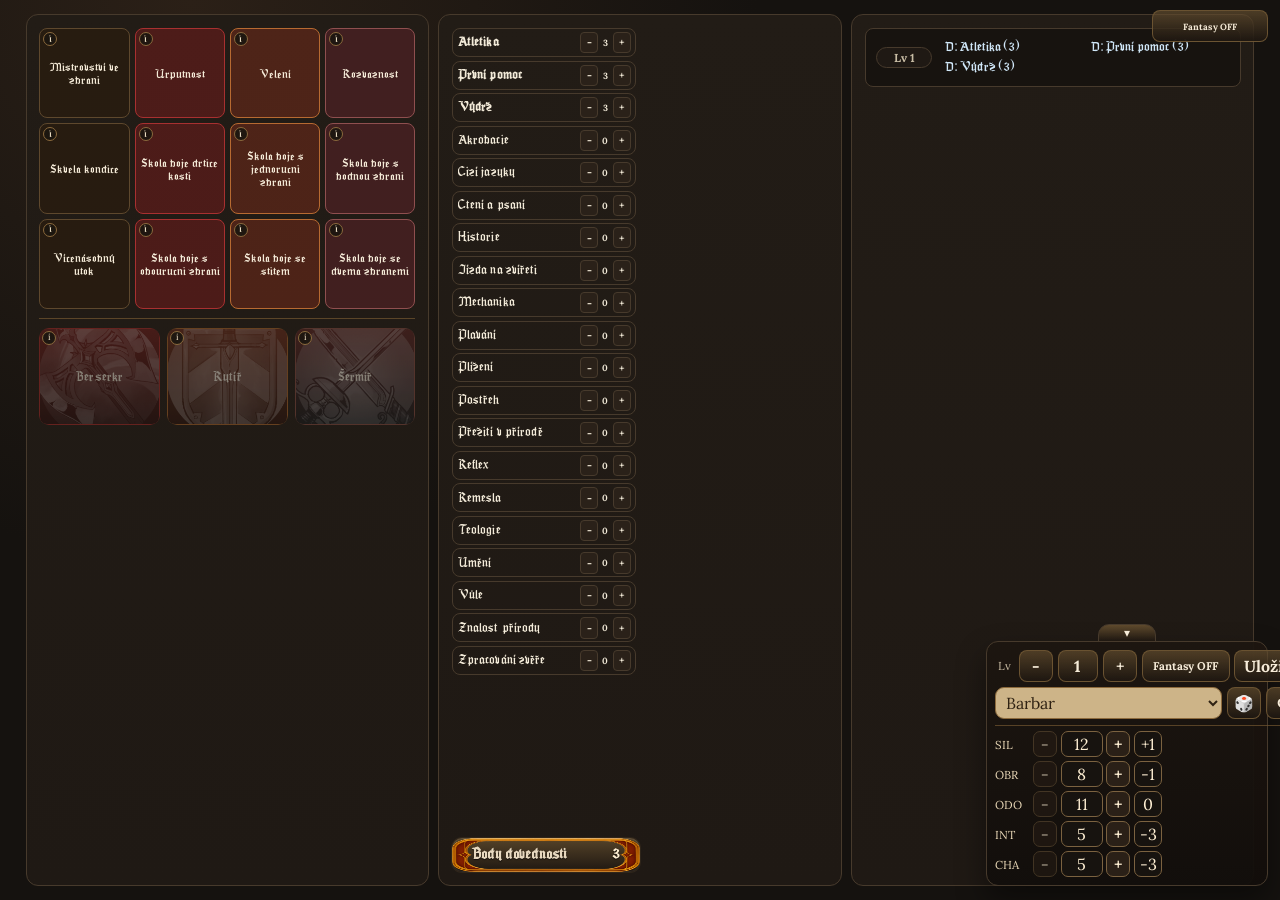
==== index.html @ a9d6874d "WIP snapshot before main push (20260306-1314)" ====
﻿<!doctype html>
<html lang="cs">
<head>
  <meta charset="UTF-8" />
  <meta name="viewport" content="width=device-width, initial-scale=1.0" />
  <title>DrH Talent Calculator</title>
  <link rel="stylesheet" href="./styles.css" />
  <link rel="stylesheet" href="./theme-epic.css" />
</head>
<body>
  <div class="column-controls">
    <div id="controlSlotClass" class="control-slot control-slot-class">
      <div id="classTopControls" class="class-top-controls">
        <div id="classPicker" class="class-picker top-class-picker"></div>
        <div id="resetSlotClass"></div>
      </div>
    </div>
    <div id="controlSlotGap" class="control-slot control-slot-gap"></div>
    <div id="controlSlotSkills" class="control-slot control-slot-skills">
      <div id="skillsTopControls" class="skills-top-controls">
      </div>
    </div>
    <div id="controlSlotPlan" class="control-slot control-slot-plan">
      <div id="planTopControls" class="top-controls plan-top-controls">
        <div id="topLevelControls" class="timeline-tools top-level-tools">
          <button id="shareLinkBtn" type="button" class="lvl-btn" title="Kopírovat URL buildu">Uložit URL</button>
          <button id="timelineHelpBtn" type="button" class="timeline-help-btn" aria-label="Nápověda timeline" title="Nápověda">?</button>
          <span id="urlLoadStatus" class="url-load-status" hidden></span>
        </div>
        <div id="resetSlotPlan"></div>
      </div>
    </div>
  </div>

  <header id="mobileStickyHeader" class="mobile-sticky-header">
    <label class="mobile-class-select-wrap">
      <select id="mobileClassSelect" aria-label="Výběr povolání"></select>
    </label>
  </header>

  <main class="layout">
    <section class="panel talents-panel">
      <span id="talentCount" hidden></span>
      <div id="panelClassControls" class="mobile-panel-controls"></div>
      <div class="general-branch">
        <div id="generalNodes" class="branch-nodes general-nodes"></div>
      </div>
      <div id="generalBranchL6" class="general-branch branch-hidden">
        <div id="generalNodesL6" class="branch-nodes general-nodes"></div>
      </div>
      <div id="specPicker" class="spec-picker"></div>
      <div class="branch-grid">
        <article class="branch">
          <h3 id="branchTitle1">Větev I</h3>
          <div id="branch1" class="branch-nodes"></div>
        </article>
        <article class="branch">
          <h3 id="branchTitle2">Větev II</h3>
          <div id="branch2" class="branch-nodes"></div>
        </article>
        <article class="branch">
          <h3 id="branchTitle3">Větev III</h3>
          <div id="branch3" class="branch-nodes"></div>
        </article>
      </div>
    </section>

    <section class="panel gap-icons-panel" aria-label="Přepínač povolání">
      <div id="classGapIcons" class="class-gap-icons"></div>
    </section>

    <section class="panel skills-panel">
      <span id="skillCount" hidden></span>
      <div id="panelSkillsControls" class="mobile-panel-controls"></div>
      <div class="skills-split">
        <div id="skillListBasic" class="skills-list"></div>
        <div id="skillListClass" class="skills-list"></div>
      </div>

      <div class="points-config">
        <h3>Bodování</h3>
        <div class="cfg-grid">
          <label>Max. úroveň <input id="maxLevel" type="number" min="1" max="36" /></label>
          <label>Talent L1 <input id="talentL1" type="number" min="0" max="20" /></label>
          <label>Talent / úroveň <input id="talentPerLevel" type="number" min="0" max="20" /></label>
          <label>Dovednost L1 <input id="skillL1" type="number" min="0" max="20" /></label>
          <label>Dovednost / úroveň <input id="skillPerLevel" type="number" min="0" max="20" /></label>
        </div>
      </div>
      <div class="skills-bottom-bar">
        <div id="summary" class="summary skills-bottom-summary"></div>
      </div>
    </section>

    <section class="panel plan-panel">
      <div id="panelPlanControls" class="mobile-panel-controls"></div>
      <div id="timeline" class="timeline"></div>
      <div id="issues" class="issues"></div>
      <div class="exchange" hidden>
        <button id="exportBtn" type="button">Export buildu</button>
        <button id="importBtn" type="button">Import buildu</button>
        <textarea id="exchangeBox" placeholder="Export / import JSON buildu"></textarea>
      </div>
    </section>
  </main>
  <div id="infoTooltip" class="info-tooltip" hidden></div>

  <button id="mobileLevelPill" type="button" class="mobile-level-pill" aria-label="Přejít na timeline">
    1
  </button>

  <button id="resetBtn" type="button" title="Reset výběru" aria-label="Reset výběru">↺</button>
  <button id="themeToggleBtn" type="button" class="theme-toggle-floating" aria-pressed="false" title="Přepnout fantasy vzhled">Fantasy OFF</button>

  <aside id="floatingPanel" class="floating-panel" aria-label="Rychlé ovládání postavy">
    <button id="floatingPanelSlideBtn" type="button" class="floating-panel-slide-btn" aria-expanded="true" aria-label="Sbalit panel">▾</button>
    <div class="floating-row floating-row-level">
      <span class="floating-label">Lv</span>
      <button id="quickLevelMinus" type="button" aria-label="Snížit úroveň">-</button>
      <div id="quickLevelDisplay" class="floating-level-display">1</div>
      <button id="quickLevelPlus" type="button" aria-label="Zvýšit úroveň">+</button>
      <button id="quickThemeBtn" type="button" class="floating-theme-btn" title="Přepnout fantasy vzhled">Fantasy OFF</button>
      <button id="quickSaveBtn" type="button" class="floating-save-btn" title="Uložit postavu do URL">Uložit</button>
    </div>
    <div class="floating-row floating-row-main">
      <select id="quickRaceSelect" aria-label="Výběr rasy"></select>
      <button id="quickRandomBtn" type="button" title="Náhodně vygenerovat postavu" aria-label="Náhodně vygenerovat postavu">🎲</button>
      <button id="quickResetBtn" type="button" title="Resetovat postavu" aria-label="Resetovat postavu">↺</button>
    </div>
    <div id="quickAttrsPanel" class="floating-attrs">
      <div class="attr-row">
        <span>SIL</span>
        <button id="attrSilMinus" class="attr-adjust-btn" type="button" aria-label="Snížit SIL">-</button>
        <input id="attrSilBase" maxlength="2" inputmode="numeric" />
        <button id="attrSilPlus" class="attr-adjust-btn" type="button" aria-label="Zvýšit SIL">+</button>
        <input id="attrSilMod" maxlength="2" inputmode="numeric" />
      </div>
      <div class="attr-row">
        <span>OBR</span>
        <button id="attrObrMinus" class="attr-adjust-btn" type="button" aria-label="Snížit OBR">-</button>
        <input id="attrObrBase" maxlength="2" inputmode="numeric" />
        <button id="attrObrPlus" class="attr-adjust-btn" type="button" aria-label="Zvýšit OBR">+</button>
        <input id="attrObrMod" maxlength="2" inputmode="numeric" />
      </div>
      <div class="attr-row">
        <span>ODO</span>
        <button id="attrOdoMinus" class="attr-adjust-btn" type="button" aria-label="Snížit ODO">-</button>
        <input id="attrOdoBase" maxlength="2" inputmode="numeric" />
        <button id="attrOdoPlus" class="attr-adjust-btn" type="button" aria-label="Zvýšit ODO">+</button>
        <input id="attrOdoMod" maxlength="2" inputmode="numeric" />
      </div>
      <div class="attr-row">
        <span>INT</span>
        <button id="attrIntMinus" class="attr-adjust-btn" type="button" aria-label="Snížit INT">-</button>
        <input id="attrIntBase" maxlength="2" inputmode="numeric" />
        <button id="attrIntPlus" class="attr-adjust-btn" type="button" aria-label="Zvýšit INT">+</button>
        <input id="attrIntMod" maxlength="2" inputmode="numeric" />
      </div>
      <div class="attr-row">
        <span>CHA</span>
        <button id="attrChaMinus" class="attr-adjust-btn" type="button" aria-label="Snížit CHA">-</button>
        <input id="attrChaBase" maxlength="2" inputmode="numeric" />
        <button id="attrChaPlus" class="attr-adjust-btn" type="button" aria-label="Zvýšit CHA">+</button>
        <input id="attrChaMod" maxlength="2" inputmode="numeric" />
      </div>
    </div>
  </aside>

  <div id="saveCharacterModal" class="save-modal" hidden>
    <div class="save-modal-card">
      <h3>URL postavy</h3>
      <textarea id="saveCharacterUrl" readonly></textarea>
      <div class="save-modal-actions">
        <button id="copyCharacterUrlBtn" type="button">Kopírovat</button>
        <button id="closeCharacterModalBtn" type="button">Zavřít</button>
      </div>
    </div>
  </div>

  <nav id="mobileSectionNav" class="mobile-section-nav" aria-label="Přepínač sekcí">
    <button type="button" class="mobile-section-btn active" data-section-index="0">Talenty</button>
    <button type="button" class="mobile-section-btn" data-section-index="1">Dovednosti</button>
    <button type="button" class="mobile-section-btn" data-section-index="2">Timeline</button>
  </nav>

  <script src="./config.js"></script>
  <script src="./app.js"></script>
</body>
</html>
---- styles.css ----
@import url("https://fonts.googleapis.com/css2?family=Lora:wght@400;500;700&display=swap");

@font-face {
  font-family: "Seagram V3";
  src: url("./research/drh_assets/Fonty/V3_SeagramtfbCZ.ttf") format("truetype");
  font-display: swap;
}

@font-face {
  font-family: "Seagram V2";
  src:
    local("V2 Seagramtfb CZhlidka"),
    url("./research/drh_assets/Fonty/V2_Seagramtfb_CZhlidka.pfa") format("type1");
  font-display: swap;
}

:root {
  --bg: #15120f;
  --bg2: #1f1914;
  --panel: #221c16;
  --text: #f4ecda;
  --muted: #c8bca4;
  --line: #473a2c;
  --gold: #d4ad66;
  --gold-soft: #7d6539;
  --blue: #5ea4d6;
  --font-body: "Lora", Georgia, "Times New Roman", serif;
  --font-display: "Seagram", "Lora", Georgia, "Times New Roman", serif;
  --font-class-picker: "Seagram V3", "Seagram", "Lora", Georgia, "Times New Roman", serif;
  --font-spec-picker: "Seagram V2", "Seagram V3", "Seagram", "Lora", Georgia, "Times New Roman", serif;
}

* {
  box-sizing: border-box;
}

body {
  margin: 0;
  height: 100dvh;
  display: grid;
  grid-template-rows: auto minmax(0, 1fr);
  overflow: hidden;
  font-family: var(--font-body);
  color: var(--text);
  background: radial-gradient(circle at 15% 0%, #2b2017 0%, var(--bg) 40%);
}

h2,
h3,
.class-box,
.spec-node,
.level-badge,
.lvl-label,
.mobile-section-btn {
  font-family: var(--font-display);
  letter-spacing: 0.01em;
}

.column-controls {
  display: grid;
  grid-template-columns: 0.95fr 96px 1.2fr 0.9fr;
  gap: 0.9rem;
  padding: 0.5rem 0.9rem 0;
  min-height: 0;
}

/* Legacy top controls disabled - replaced by floating panel. */
.column-controls {
  display: none !important;
}

@media (min-width: 1025px) {
  body {
    grid-template-rows: minmax(0, 1fr);
  }

  .layout {
    height: 100dvh;
  }
}

.control-slot {
  min-width: 0;
}

.mobile-panel-controls {
  display: none;
}

.mobile-section-nav {
  display: none;
}

.mobile-sticky-header {
  display: none;
}

.mobile-level-pill {
  display: none;
}

.top-controls {
  display: flex;
  gap: 0.38rem;
  align-items: center;
  flex-wrap: nowrap;
  white-space: nowrap;
}

.top-controls label {
  min-width: 128px;
  width: 128px;
  font-size: 0.74rem;
}

.top-controls select {
  padding: 0.26rem 0.36rem;
}

.race-bonus-info {
  font-size: 0.72rem;
  color: var(--muted);
  white-space: nowrap;
  max-width: 170px;
  overflow: hidden;
  text-overflow: ellipsis;
}

.class-top-controls {
  display: flex;
  flex-direction: row;
  gap: 0.34rem;
  align-items: center;
  justify-content: flex-start;
}

.class-top-controls .class-picker {
  flex: 1 1 auto;
  min-width: 0;
}

#humanToggleSlotClass,
#resetSlotClass {
  display: none;
}

#resetSlotPlan {
  display: flex;
  align-items: center;
  flex: 0 0 auto;
}

.skills-top-controls {
  display: flex;
  align-items: center;
  gap: 0.34rem;
  flex-wrap: nowrap;
  min-width: 0;
}

.skills-top-controls .summary {
  flex: 1 1 auto;
  min-width: 0;
}

.skills-top-controls .human-toggle {
  flex: 0 0 auto;
  white-space: nowrap;
}

.human-toggle {
  display: inline-flex;
  align-items: center;
  gap: 0.4rem;
  font-size: 0.78rem;
  color: var(--muted);
  line-height: 1;
}

.human-toggle input[type="checkbox"] {
  width: 18px;
  height: 18px;
  accent-color: #d4ad66;
}

#resetBtn {
  width: 32px;
  min-width: 32px;
  height: 32px;
  padding: 0;
  border-radius: 999px;
  font-size: 1rem;
  line-height: 1;
}

.theme-toggle-floating {
  position: fixed;
  top: 10px;
  right: 12px;
  z-index: 1320;
  min-height: 32px;
  padding: 0 0.55rem;
  border-radius: 8px;
  border: 1px solid rgba(110, 86, 51, 0.95);
  background: linear-gradient(180deg, rgba(110, 86, 51, 0.62), rgba(30, 23, 17, 0.94));
  color: #f7ecd9;
  font-weight: 700;
  cursor: pointer;
}

.floating-panel {
  position: fixed;
  right: 12px;
  bottom: 14px;
  --floating-peek-height: 36px;
  z-index: 1310;
  width: min(282px, calc(100vw - 20px));
  overflow: visible;
  border: 1px solid var(--line);
  border-radius: 12px;
  background: linear-gradient(180deg, rgba(29, 22, 16, 0.95), rgba(18, 14, 11, 0.95));
  box-shadow: 0 14px 30px rgba(0, 0, 0, 0.42);
  padding: 0.5rem;
  display: grid;
  gap: 0.36rem;
  transition: transform 180ms ease;
}

.floating-panel.collapsed {
  transform: translateY(calc(100% - var(--floating-peek-height)));
}

#floatingPanel > #floatingPanelSlideBtn.floating-panel-slide-btn {
  position: absolute;
  left: 50% !important;
  right: auto !important;
  top: -18px !important;
  transform: translateX(-50%) !important;
  width: 58px;
  height: 18px;
  border-radius: 11px 11px 0 0;
  border: 1px solid var(--line);
  background: linear-gradient(180deg, rgba(110, 86, 51, 0.8), rgba(30, 23, 17, 0.96));
  color: #f7ecd9;
  font-size: 0.72rem;
  line-height: 1;
  display: grid;
  place-items: center;
  padding: 0;
  z-index: 5;
}

.floating-row {
  display: flex;
  align-items: center;
  gap: 0.3rem;
}

.floating-row select,
.floating-row button,
.floating-level-display {
  min-height: 32px;
  border-radius: 8px;
  border: 1px solid rgba(110, 86, 51, 0.95);
  background: linear-gradient(180deg, rgba(110, 86, 51, 0.62), rgba(30, 23, 17, 0.94));
  color: #f7ecd9;
}

#quickRaceSelect {
  flex: 1 1 auto;
  min-width: 0;
  padding: 0.24rem 0.4rem;
  border-radius: 9px;
  border: 1px solid #8c6a3c;
  background: #cdb488;
  color: #2f2213;
}

#quickRaceSelect:focus {
  outline: none;
  border-color: #d9b77a;
  box-shadow: 0 0 0 1px rgba(217, 183, 122, 0.5);
}

#quickRaceSelect option {
  background: #d8c198;
  color: #2f2213;
}

#quickRandomBtn,
#quickResetBtn,
#quickLevelMinus,
#quickLevelPlus {
  width: 34px;
  min-width: 34px;
  padding: 0;
  font-weight: 700;
}

.floating-label {
  font-size: 0.72rem;
  color: var(--muted);
  padding: 0 0.2rem;
}

.floating-level-display {
  width: 40px;
  min-width: 40px;
  display: grid;
  place-items: center;
  font-weight: 700;
}

.floating-save-btn {
  padding: 0 0.55rem;
  font-weight: 700;
}

.floating-theme-btn {
  min-width: 88px;
  padding: 0 0.45rem;
  font-size: 0.7rem;
  font-weight: 700;
}

.floating-attrs {
  border-top: 1px solid rgba(116, 87, 49, 0.7);
  padding-top: 0.3rem;
  display: grid;
  gap: 0.25rem;
}

.attr-row {
  display: grid;
  grid-template-columns: 34px 24px 42px 24px 28px;
  gap: 0.24rem;
  align-items: center;
}

.attr-row span {
  font-size: 0.72rem;
  color: #ead9b8;
}

.attr-row input {
  min-height: 26px;
  border-radius: 7px;
  border: 1px solid #7b6240;
  background: #17130f;
  color: #fff0d4;
  text-align: center;
  padding: 0.1rem 0.16rem;
}

.attr-adjust-btn {
  min-height: 26px;
  width: 24px;
  min-width: 24px;
  border-radius: 7px;
  border: 1px solid #7b6240;
  background: #2a2017;
  color: #fff0d4;
  font-weight: 700;
  line-height: 1;
  padding: 0;
}

.attr-adjust-btn:disabled {
  opacity: 0.45;
  cursor: default;
}

#attrSilBase,
#attrObrBase,
#attrOdoBase,
#attrIntBase,
#attrChaBase {
  width: 42px;
}

#attrSilMod,
#attrObrMod,
#attrOdoMod,
#attrIntMod,
#attrChaMod {
  width: 28px;
}

.save-modal {
  position: fixed;
  inset: 0;
  z-index: 1400;
  background: rgba(0, 0, 0, 0.5);
  display: grid;
  place-items: center;
  padding: 0.8rem;
}

.save-modal[hidden] {
  display: none !important;
}

.save-modal-card {
  width: min(520px, calc(100vw - 24px));
  border: 1px solid var(--line);
  border-radius: 12px;
  background: linear-gradient(180deg, rgba(29, 22, 16, 0.98), rgba(18, 14, 11, 0.98));
  padding: 0.72rem;
}

.save-modal-card h3 {
  margin: 0 0 0.45rem;
  font-size: 0.95rem;
}

#saveCharacterUrl {
  width: 100%;
  min-height: 76px;
  resize: vertical;
}

.save-modal-actions {
  margin-top: 0.45rem;
  display: flex;
  justify-content: flex-end;
  gap: 0.35rem;
}

.layout {
  display: grid;
  grid-template-columns: 0.95fr 96px 1.2fr 0.9fr;
  gap: 0.9rem;
  padding: 0.9rem;
  height: 100%;
  min-height: 0;
  overflow: hidden;
}

@media (min-width: 1025px) {
  :root {
    --talent-panel-target-width: clamp(300px, 24vw, 500px);
    --main-panel-target-width: clamp(360px, 30vw, 620px);
    --gap-panel-target-width: clamp(90px, 7.5vw, 190px);
    --gap-panel-inner-pad: 0px;
  }

  .column-controls,
  .layout {
    --desktop-main-gap: clamp(0.24rem, 0.7vw, 0.9rem);
    --desktop-main-width:
      calc(
        var(--talent-panel-target-width) +
        (2 * var(--main-panel-target-width)) +
        var(--gap-panel-target-width) +
        (3 * var(--desktop-main-gap))
      );
    grid-template-columns:
      minmax(0, var(--talent-panel-target-width))
      minmax(0, var(--gap-panel-target-width))
      minmax(0, var(--main-panel-target-width))
      minmax(0, var(--main-panel-target-width));
    gap: var(--desktop-main-gap);
    width: min(calc(100vw - 1.4rem), 1920px);
    justify-content: center;
    margin-left: auto;
    margin-right: auto;
  }

  .column-controls > :first-child {
    justify-self: start;
    width: min(var(--talent-panel-target-width), 100%);
    max-width: min(var(--talent-panel-target-width), 100%);
  }

  .layout > .talents-panel {
    justify-self: start;
    width: min(var(--talent-panel-target-width), 100%);
    max-width: min(var(--talent-panel-target-width), 100%);
    height: 100%;
  }

  .column-controls > :nth-child(2),
  .layout > .gap-icons-panel {
    justify-self: center;
    width: min(var(--gap-panel-target-width), 100%);
    max-width: min(var(--gap-panel-target-width), 100%);
    padding-left: 0;
    padding-right: 0;
    display: grid;
    place-items: center;
    overflow: hidden;
  }

  /* First-column controls fill the global shell width. */
  .layout > .talents-panel .class-picker,
  .layout > .talents-panel .general-branch,
  .layout > .talents-panel .spec-picker,
  .layout > .talents-panel .branch {
    width: 100%;
    max-width: 100%;
  }

  .column-controls > :nth-child(3) {
    justify-self: end;
    width: min(var(--main-panel-target-width), 100%);
    max-width: min(var(--main-panel-target-width), 100%);
  }

  .layout > .skills-panel {
    justify-self: end;
    width: min(var(--main-panel-target-width), 100%);
    max-width: min(var(--main-panel-target-width), 100%);
  }

  .column-controls > :nth-child(4) {
    justify-self: end;
    width: min(var(--main-panel-target-width), 100%);
    max-width: min(var(--main-panel-target-width), 100%);
  }

  .layout > .plan-panel {
    justify-self: end;
    width: min(var(--main-panel-target-width), 100%);
    max-width: min(var(--main-panel-target-width), 100%);
  }

  .layout > .talents-panel > .branch-grid {
    flex: 1 1 auto;
    min-height: 0;
    display: flex;
    flex-direction: column;
  }

  .layout > .talents-panel > .branch-grid > .branch {
    flex: 1 1 auto;
    min-height: 0;
  }

  .layout > .gap-icons-panel .class-gap-icons {
    --gap-icon-size: clamp(56px, calc(100% - 6px), 120px);
    height: 100%;
    width: 100%;
    max-width: 100%;
    margin: 0 auto;
    display: grid;
    grid-template-rows: repeat(6, 1fr);
    align-items: center;
    justify-items: center;
    gap: clamp(0.3rem, 0.7vh, 0.7rem);
    pointer-events: auto;
    z-index: 8;
  }

  .layout > .gap-icons-panel .class-gap-icon {
    width: var(--gap-icon-size);
    min-width: 0;
    height: var(--gap-icon-size);
    aspect-ratio: 1 / 1;
    border-radius: 999px;
    border: 1px solid rgba(214, 169, 90, 0.98);
    background:
      radial-gradient(circle at 30% 24%, rgba(255, 241, 204, 0.9), rgba(255, 241, 204, 0) 45%),
      linear-gradient(180deg, rgba(184, 141, 73, 0.92), rgba(92, 65, 30, 0.95));
    box-shadow:
      inset 0 1px 0 rgba(255, 241, 208, 0.72),
      inset 0 -10px 15px rgba(38, 24, 10, 0.62),
      0 4px 12px rgba(0, 0, 0, 0.42);
    position: relative;
    padding: 0;
    font-size: 0;
    overflow: visible;
  }

  .layout > .gap-icons-panel .class-gap-icon::before {
    content: "";
    position: absolute;
    inset: 5px;
    border-radius: 999px;
    background-image: var(--class-gap-icon);
    background-size: cover;
    background-position: center;
    background-repeat: no-repeat;
    box-shadow: none;
  }

  .layout > .gap-icons-panel .class-gap-icon::after {
    content: "";
    position: absolute;
    inset: 5px;
    border-radius: 999px;
    background: var(--gap-class-flat, #6a4f2f);
    opacity: 0.18;
    pointer-events: none;
  }

  .layout > .gap-icons-panel .class-gap-icon.class-prof_1 { --gap-class-flat: #8f3232; }
  .layout > .gap-icons-panel .class-gap-icon.class-prof_2 { --gap-class-flat: #2f6b43; }
  .layout > .gap-icons-panel .class-gap-icon.class-prof_3 { --gap-class-flat: #8a5b24; }
  .layout > .gap-icons-panel .class-gap-icon.class-prof_4 { --gap-class-flat: #2f5879; }
  .layout > .gap-icons-panel .class-gap-icon.class-prof_5 { --gap-class-flat: #2e2e2e; }
  .layout > .gap-icons-panel .class-gap-icon.class-prof_6 { --gap-class-flat: #bfbfbf; }

  .layout > .gap-icons-panel .class-gap-icon.active {
    border-color: #ffdd92;
    box-shadow:
      0 0 0 2px rgba(255, 221, 146, 0.62),
      0 0 20px rgba(255, 201, 105, 0.42),
      inset 0 1px 0 rgba(255, 244, 216, 0.8),
      inset 0 -10px 15px rgba(46, 28, 11, 0.58);
  }

  /* Desktop: cap row growth, then spend extra height as spacing. */
  .skills-panel {
    --skill-row-height-min: 29px;
    --skill-row-height-max: clamp(46px, 5.6vh, 64px);
    --skill-row-height-dyn: var(--skill-row-height-min);
    --skill-list-gap: clamp(0.22rem, 0.45vh, 0.45rem);
  }

  .skills-list {
    gap: var(--skill-list-gap);
    justify-content: flex-start;
  }

  .skill-item {
    min-height: var(--skill-row-height-min);
    max-height: var(--skill-row-height-max);
    height: clamp(var(--skill-row-height-min), var(--skill-row-height-dyn), var(--skill-row-height-max));
  }

  .talents-panel {
    --talent-grid-width: min(100%, clamp(248px, 28vh, 356px));
    --talent-grid-gap: clamp(0.22rem, 0.35vh, 0.32rem);
    --talent-node-size-max: calc((var(--talent-grid-width) - (3 * var(--talent-grid-gap))) / 4);
  }

  .spec-node {
    min-height: clamp(56px, 7.2vh, var(--talent-node-size-max));
    font-size: clamp(0.62rem, 0.74vh, 0.74rem);
    padding: clamp(0.2rem, 0.36vh, 0.35rem);
  }
}

.class-hover-tooltip {
  position: fixed;
  left: -9999px;
  top: -9999px;
  transform: translate(0, -50%);
  border: 1px solid #7c5f35;
  border-radius: 10px;
  background: linear-gradient(180deg, rgba(111, 84, 50, 0.82), rgba(30, 23, 17, 0.95));
  color: #f7ecd9;
  font-family: var(--font-class-picker);
  font-size: 0.64rem;
  line-height: 1.1;
  white-space: nowrap;
  padding: 0.24rem 0.42rem;
  box-shadow:
    inset 0 0 0 1px rgba(255, 255, 255, 0.08),
    0 4px 10px rgba(0, 0, 0, 0.35);
  pointer-events: none;
  z-index: 2000;
}

@media (min-width: 1025px) and (max-width: 1180px) {
  :root {
    --main-panel-target-width: clamp(300px, 30vw, 420px);
    --gap-panel-target-width: clamp(24px, 2.2vw, 38px);
    --gap-panel-inner-pad: 0px;
  }

  .layout > .gap-icons-panel .class-gap-icons {
    display: none;
  }
}

/* Narrow desktop / 13" laptops: keep skill names readable, simplify skill column. */
@media (min-width: 1025px) and (max-width: 1700px) {
  .layout > .gap-icons-panel .class-gap-icons {
    --gap-icon-size: clamp(46px, calc(100% - 6px), 96px);
    gap: clamp(0.24rem, 0.5vh, 0.48rem);
  }

  .skills-split {
    grid-template-columns: 1fr;
    gap: 0;
  }

  #skillListClass {
    display: flex;
  }

  .skill-item {
    min-height: 34px;
    font-size: 0.74rem;
    padding: 0.22rem 0.34rem;
  }

  .skill-item > div:first-child {
    justify-content: flex-start;
  }

  .skill-title {
    white-space: normal;
    overflow: visible;
    text-overflow: clip;
    line-height: 1.16;
  }

  .skill-rank-controls {
    width: fit-content;
    min-width: 0;
    max-width: none;
  }

  .skill-rank-controls button {
    width: 18px;
    min-width: 18px;
    font-size: 0.64rem;
  }
}

/* Smaller desktop width: remove the gap icons column completely. */
@media (min-width: 1025px) and (max-width: 1366px) {
  #classPicker.top-class-picker {
    display: grid;
  }

  .column-controls,
  .layout {
    grid-template-columns: minmax(0, 1fr) minmax(0, 1fr) minmax(0, 1fr);
    width: min(calc(100vw - 1.4rem), 1720px);
  }

  #controlSlotGap,
  .layout > .gap-icons-panel {
    display: none;
  }

  .column-controls > :nth-child(1),
  .column-controls > :nth-child(3),
  .column-controls > :nth-child(4),
  .layout > .talents-panel,
  .layout > .skills-panel,
  .layout > .plan-panel {
    justify-self: stretch;
    width: 100%;
    max-width: 100%;
  }
}

/* Wide desktop: use the icon gap-column picker only, hide top class picker. */
@media (min-width: 1367px) {
  #classPicker.top-class-picker {
    display: none;
  }
}

.panel {
  background: linear-gradient(180deg, var(--panel), var(--bg2));
  border: 1px solid var(--line);
  border-radius: 12px;
  padding: 0.8rem;
  display: flex;
  flex-direction: column;
  min-height: 0;
  overflow: hidden;
}

.talents-panel {
  --talent-grid-width: 404px;
  --talent-grid-gap: 0.32rem;
  --talent-node-size-max: calc((var(--talent-grid-width) - (3 * var(--talent-grid-gap))) / 4);
  position: relative;
  overflow-y: auto;
  overflow-x: hidden;
  scrollbar-gutter: auto;
  scrollbar-width: none;
}

.class-gap-icons {
  display: none;
}

.gap-icons-panel {
  border: none !important;
  background: transparent !important;
  box-shadow: none !important;
  outline: none !important;
  padding: 0.8rem 0;
  overflow: hidden;
  display: flex;
  justify-content: center;
  align-items: stretch;
}

.skills-panel {
  display: grid;
  grid-template-rows: minmax(0, 1fr) auto;
}

.plan-panel {
  display: grid;
  grid-template-rows: minmax(0, 1fr) auto auto;
}

.panel-head {
  display: flex;
  justify-content: space-between;
  align-items: baseline;
  margin-bottom: 0.6rem;
}

.timeline-head {
  align-items: center;
  gap: 0.5rem;
}

.timeline-tools {
  display: flex;
  align-items: center;
  gap: 0.45rem;
}

.top-level-tools {
  margin-right: 0.15rem;
}

.plan-top-controls {
  gap: 0.2rem;
  width: 100%;
  justify-content: flex-end;
  flex-wrap: nowrap;
}

.plan-top-controls label {
  min-width: 96px;
  width: 96px;
}

.plan-top-controls .race-bonus-info {
  width: 104px;
  min-width: 104px;
  max-width: 104px;
  font-size: 0.66rem;
  text-align: right;
}

.plan-top-controls .timeline-tools .lvl-label {
  font-size: 0.66rem;
}

.plan-top-controls .timeline-tools .level-display {
  width: 34px;
  min-width: 34px;
  height: 26px;
  font-size: 0.86rem;
}

.plan-top-controls .timeline-tools .lvl-btn,
.plan-top-controls #resetBtn {
  width: 26px;
  min-width: 26px;
  height: 26px;
  font-size: 0.86rem;
}

.timeline-tools .lvl-label {
  font-size: 0.74rem;
  color: var(--muted);
}

.timeline-tools .level-display {
  width: 40px;
  min-width: 40px;
  height: 30px;
  display: grid;
  place-items: center;
  border: 1px solid #7b6240;
  border-radius: 999px;
  background: #17130f;
  color: #fff0d4;
  font-weight: 700;
  font-size: 1rem;
  text-align: center;
}

.timeline-tools .lvl-btn {
  width: 30px;
  min-width: 30px;
  height: 30px;
  padding: 0;
  border-radius: 4px;
  line-height: 1;
  font-weight: 700;
}

.timeline-help-btn {
  width: 42px;
  min-width: 42px;
  height: 42px;
  padding: 0;
  border-radius: 999px;
  border: 1px solid #8b6a3d;
  background: rgba(28, 22, 16, 0.92);
  color: #f7e8cc;
  font-weight: 700;
  font-size: 1.2rem;
  line-height: 1;
  display: inline-grid;
  place-items: center;
}

.plan-top-controls .timeline-tools .timeline-help-btn {
  width: 36px;
  min-width: 36px;
  height: 36px;
  font-size: 1.05rem;
}

.timeline-help-btn:hover {
  border-color: #d4ad66;
}

/* Floating help button on right side of the viewport. */
#timelineHelpBtn.timeline-help-btn {
  position: fixed;
  right: 12px;
  top: 50%;
  transform: translateY(-50%);
  z-index: 1300;
}

@media (max-width: 1024px) {
  #timelineHelpBtn.timeline-help-btn {
    top: auto;
    right: 10px;
    bottom: calc(72px + env(safe-area-inset-bottom));
    transform: none;
  }
}

#shareLinkBtn {
  width: 78px;
  min-width: 78px;
  font-size: 0.56rem;
  letter-spacing: 0.01em;
}

#themeToggleBtn {
  width: 116px;
  min-width: 116px;
  font-size: 0.56rem;
  letter-spacing: 0.01em;
  position: fixed;
  top: 10px;
  right: 12px;
  z-index: 1320;
}

@media (max-width: 1024px) {
  #themeToggleBtn {
    top: calc(8px + env(safe-area-inset-top));
    right: 8px;
  }
}

.url-load-status {
  display: inline-flex;
  align-items: center;
  height: 22px;
  padding: 0 0.36rem;
  border-radius: 999px;
  border: 1px solid #6d5532;
  background: rgba(21, 17, 13, 0.94);
  color: #ecd8b5;
  font-size: 0.56rem;
  white-space: nowrap;
}

.url-load-status.ok {
  border-color: #2f8f57;
  color: #9de0b7;
}

.url-load-status.err {
  border-color: #ab4a4a;
  color: #f0b3b3;
}

h2, h3 {
  margin: 0;
}

h2 {
  font-size: 1rem;
}

h3 {
  font-size: 0.86rem;
  color: #f0d9ab;
  margin-bottom: 0.45rem;
}

.branch > h3 {
  display: none;
}

label {
  display: block;
  font-size: 0.8rem;
  color: var(--muted);
}

select,
input,
textarea,
button {
  width: 100%;
  font: inherit;
  color: var(--text);
  border: 1px solid var(--line);
  border-radius: 8px;
  padding: 0.42rem 0.52rem;
  background: #17130f;
}

button {
  cursor: pointer;
  background: #2a2119;
}

button:hover {
  border-color: #7b6240;
}

.branch-grid {
  display: grid;
  grid-template-columns: 1fr;
  gap: 0.55rem;
}

.class-picker {
  display: grid;
  grid-template-columns: repeat(6, minmax(0, 1fr));
  gap: 0.35rem;
  margin: 0;
  max-width: 420px;
  width: 100%;
}

.top-class-picker {
  max-width: 100%;
  gap: 0.24rem;
}

.top-class-picker .class-box {
  font-family: "Seagram V3", "Lora", Georgia, "Times New Roman", serif !important;
  min-height: 30px;
  font-size: 0.58rem;
  padding: 0.13rem 0.08rem;
  letter-spacing: 0.01em;
  opacity: 1 !important;
  color: #fff2d4 !important;
  text-shadow: 0 1px 1px rgba(0, 0, 0, 0.72), 0 0 6px rgba(0, 0, 0, 0.35);
}

.class-box {
  --class-rgb: 110, 86, 51;
  --class-glow: rgba(110, 86, 51, 0.55);
  border: 1px solid var(--line);
  border-radius: 10px;
  background: linear-gradient(
    180deg,
    rgba(var(--class-rgb), 0.62),
    rgba(30, 23, 17, 0.94)
  );
  border-color: rgba(var(--class-rgb), 0.95);
  color: #f7ecd9;
  padding: 0.28rem 0.2rem;
  font-size: 0.68rem;
  text-align: center;
  cursor: pointer;
  opacity: 0.74;
  filter: saturate(0.72) brightness(0.86);
  box-shadow: inset 0 0 0 1px rgba(255, 255, 255, 0.08);
  transition: opacity 120ms ease, border-color 120ms ease, box-shadow 120ms ease, color 120ms ease, background 120ms ease, filter 120ms ease;
  position: relative;
  isolation: isolate;
  overflow: hidden;
  display: flex;
  align-items: center;
  justify-content: center;
  line-height: 1.1;
}

.class-box:hover {
  border-color: rgba(var(--class-rgb), 1);
  opacity: 0.9;
  filter: saturate(0.9) brightness(0.94);
}

.class-box.active {
  border-color: rgba(var(--class-rgb), 1);
  color: #fff0d4;
  background: linear-gradient(
    180deg,
    rgba(var(--class-rgb), 0.9),
    rgba(56, 40, 25, 0.98)
  );
  box-shadow:
    0 0 0 1px rgba(var(--class-rgb), 0.85),
    0 0 18px rgba(var(--class-rgb), 0.45),
    0 0 28px var(--class-glow),
    inset 0 0 0 1px rgba(255, 255, 255, 0.14);
  opacity: 1;
  filter: saturate(1.25) brightness(1.18);
}

.class-box.has-icon::before {
  content: "";
  position: absolute;
  inset: 0;
  background-image: var(--icon-image);
  background-size: cover;
  background-position: center;
  background-repeat: no-repeat;
  opacity: 0.34;
  filter: saturate(1.05) contrast(1.02) blur(0.3px);
  transform: scale(1.3);
  transform-origin: center;
  mix-blend-mode: screen;
  pointer-events: none;
  z-index: 0;
}

.top-class-picker .class-box.has-icon::before {
  opacity: 0.16;
  mix-blend-mode: soft-light;
}

.class-box.class-prof_1 { --class-rgb: 124, 50, 50; --class-glow: rgba(124, 50, 50, 0.62); }
.class-box.class-prof_2 { --class-rgb: 47, 107, 67; --class-glow: rgba(47, 107, 67, 0.62); }
.class-box.class-prof_3 { --class-rgb: 138, 91, 36; --class-glow: rgba(138, 91, 36, 0.62); }
.class-box.class-prof_4 { --class-rgb: 47, 88, 121; --class-glow: rgba(47, 88, 121, 0.62); }
.class-box.class-prof_5 { --class-rgb: 48, 48, 48; --class-glow: rgba(170, 170, 170, 0.42); }
.class-box.class-prof_6,
.class-box.class-prof_6:hover,
.class-box.class-prof_6.active {
  --class-rgb: 214, 214, 214;
  color: #ffffff !important;
  text-shadow: 0 1px 1px rgba(0, 0, 0, 0.55);
}

.branch {
  border: 1px solid var(--line);
  border-radius: 10px;
  padding: 0.55rem;
  background: rgba(17, 13, 10, 0.45);
}

.general-branch {
  margin-bottom: 0.55rem;
  max-width: var(--talent-grid-width);
  width: 100%;
  align-self: flex-start;
  margin-left: 0;
  margin-right: auto;
  padding: 0;
  border-bottom: 1px solid rgba(116, 87, 49, 0.7);
  padding-bottom: 0.55rem;
}

.branch-nodes {
  display: grid;
  grid-template-columns: repeat(4, minmax(0, 1fr));
  gap: 0.32rem;
}

.general-nodes {
  grid-template-columns: repeat(4, minmax(0, 1fr));
  gap: 0.32rem;
}

.spec-picker {
  display: grid;
  grid-template-columns: repeat(3, minmax(0, 1fr));
  gap: 0.45rem;
  margin-bottom: 0.55rem;
  max-width: 420px;
  width: 100%;
  align-self: center;
}

.talents-panel .spec-picker,
.talents-panel .branch {
  width: 100%;
}

.talents-panel .spec-picker {
  max-width: var(--talent-grid-width);
  align-self: flex-start;
  margin-left: 0;
  margin-right: auto;
}

.talents-panel .branch {
  max-width: var(--talent-grid-width);
  align-self: flex-start;
  margin-left: 0;
  margin-right: auto;
  padding: 0;
  border: none;
  background: transparent;
}

.spec-node-wrap {
  position: relative;
  overflow: hidden;
  border-radius: 10px;
}

.spec-node {
  font-family: "Seagram V3", "Lora", Georgia, "Times New Roman", serif !important;
  width: 100%;
  min-height: clamp(74px, 11vh, var(--talent-node-size-max));
  font-size: 0.74rem;
  padding: 0.35rem;
  text-align: center;
  position: relative;
  isolation: isolate;
  overflow: hidden;
}

.spec-node.has-icon::before {
  content: "";
  position: absolute;
  inset: 0;
  background-image: var(--icon-image);
  background-size: cover;
  background-position: center;
  background-repeat: no-repeat;
  opacity: 0.3;
  filter: saturate(1.05) contrast(1.02) blur(0.3px);
  transform: scale(1.3);
  transform-origin: center;
  mix-blend-mode: screen;
  pointer-events: none;
  z-index: 0;
}

.node,
.spec-node,
.skill-title,
.timeline-line {
  font-family: "Seagram V3", "Lora", Georgia, "Times New Roman", serif !important;
}

.spec-info-btn {
  position: absolute;
  top: 3px;
  left: 3px;
  width: 14px;
  height: 14px;
  min-width: 14px;
  border-radius: 999px;
  border: 1px solid #8b6a3d;
  background: rgba(28, 22, 16, 0.92);
  color: #f7e8cc;
  font-size: 0.55rem;
  line-height: 1;
  padding: 0;
  display: grid;
  place-items: center;
  z-index: 3;
}

.spec-info-btn:hover {
  border-color: #d4ad66;
}

.spec-lock-btn {
  position: absolute;
  top: 3px;
  right: 3px;
  width: 16px;
  height: 16px;
  min-width: 16px;
  border-radius: 999px;
  border: 1px solid #8b6a3d;
  background: rgba(28, 22, 16, 0.92);
  color: #f7e8cc;
  font-size: 0.6rem;
  line-height: 1;
  padding: 0;
  display: grid;
  place-items: center;
  z-index: 3;
}

.spec-lock-btn:hover {
  border-color: #d4ad66;
}

.spec-lock-btn:disabled {
  opacity: 0.45;
  cursor: default;
}

.spec-node.spec-0 {
  border-color: #b02b2b;
  background: linear-gradient(180deg, rgba(153, 32, 32, 0.66), rgba(41, 14, 14, 0.96));
}

.spec-node.spec-1 {
  border-color: #b16a2d;
  background: linear-gradient(180deg, rgba(154, 58, 34, 0.64), rgba(44, 19, 13, 0.96));
}

.spec-node.spec-2 {
  border-color: #8b4f46;
  background: linear-gradient(180deg, rgba(131, 45, 45, 0.62), rgba(23, 26, 30, 0.96));
}

.talents-panel[data-prof-id="PROF_2"] .spec-node.spec-0 {
  border-color: #3b7a8f;
  background: linear-gradient(180deg, rgba(37, 102, 82, 0.72), rgba(28, 68, 92, 0.95));
}

.talents-panel[data-prof-id="PROF_2"] .spec-node.spec-1 {
  border-color: #7e4c49;
  background: linear-gradient(180deg, rgba(44, 106, 72, 0.72), rgba(96, 41, 41, 0.95));
}

.talents-panel[data-prof-id="PROF_2"] .spec-node.spec-2 {
  border-color: #9b6d3d;
  background: linear-gradient(180deg, rgba(49, 109, 69, 0.72), rgba(113, 70, 31, 0.95));
}

.talents-panel[data-prof-id="PROF_3"] .spec-node.spec-0 {
  border-color: #4b8e4e;
  background: linear-gradient(180deg, rgba(146, 95, 34, 0.74), rgba(40, 97, 49, 0.95));
}

.talents-panel[data-prof-id="PROF_3"] .spec-node.spec-1 {
  border-color: #b24b3b;
  background: linear-gradient(180deg, rgba(146, 95, 34, 0.74), rgba(120, 40, 33, 0.95));
}

.talents-panel[data-prof-id="PROF_3"] .spec-node.spec-2 {
  border-color: #7f53a8;
  background: linear-gradient(180deg, rgba(146, 95, 34, 0.74), rgba(86, 53, 125, 0.95));
}

.talents-panel[data-prof-id="PROF_4"] .spec-node.spec-0 {
  border-color: #b44949;
  background: linear-gradient(180deg, rgba(52, 86, 124, 0.74), rgba(124, 45, 45, 0.95));
}

.talents-panel[data-prof-id="PROF_4"] .spec-node.spec-1 {
  border-color: #7e56b7;
  background: linear-gradient(180deg, rgba(52, 86, 124, 0.74), rgba(88, 55, 128, 0.95));
}

.talents-panel[data-prof-id="PROF_4"] .spec-node.spec-2 {
  border-color: #2f2f2f;
  background: linear-gradient(180deg, rgba(52, 86, 124, 0.74), rgba(20, 20, 20, 0.96));
}

.talents-panel[data-prof-id="PROF_5"] .spec-node.spec-0 {
  border-color: #2e8f57;
  background: linear-gradient(180deg, rgba(26, 26, 26, 0.8), rgba(28, 112, 63, 0.95));
}

.talents-panel[data-prof-id="PROF_5"] .spec-node.spec-1 {
  border-color: #b89a31;
  background: linear-gradient(180deg, rgba(26, 26, 26, 0.8), rgba(131, 108, 35, 0.95));
}

.talents-panel[data-prof-id="PROF_5"] .spec-node.spec-2 {
  border-color: #565656;
  background: linear-gradient(180deg, rgba(26, 26, 26, 0.84), rgba(34, 34, 34, 0.98));
}

.talents-panel[data-prof-id="PROF_6"] .spec-node.spec-0 {
  border-color: #ce8f8f;
  background: linear-gradient(180deg, rgba(223, 223, 223, 0.88), rgba(126, 65, 65, 0.93));
  color: #f7f3e8;
  text-shadow: 0 1px 1px rgba(0, 0, 0, 0.55);
}

.talents-panel[data-prof-id="PROF_6"] .spec-node.spec-1 {
  border-color: #9778c8;
  background: linear-gradient(180deg, rgba(223, 223, 223, 0.88), rgba(90, 63, 128, 0.94));
  color: #f7f3e8;
  text-shadow: 0 1px 1px rgba(0, 0, 0, 0.55);
}

.talents-panel[data-prof-id="PROF_6"] .spec-node.spec-2 {
  border-color: #f0f0f0;
  background: linear-gradient(180deg, rgba(238, 238, 238, 0.92), rgba(150, 150, 150, 0.96));
  color: #f7f3e8;
  text-shadow: 0 1px 1px rgba(0, 0, 0, 0.55);
}

.spec-node.locked {
  opacity: 0.48;
}

.spec-node.active {
  border-color: var(--gold);
  box-shadow: 0 0 0 1px var(--gold-soft), 0 0 12px rgba(212, 173, 102, 0.16);
}

.spec-node.locked-spec {
  border-color: var(--gold);
  background: #2a1f14;
  box-shadow: 0 0 0 1px var(--gold-soft), 0 0 16px rgba(212, 173, 102, 0.2);
  color: #fff0d4;
}

.spec-node.muted {
  filter: saturate(0.35) brightness(0.72);
  opacity: 0.58;
}

.node {
  display: grid;
  place-items: center;
  position: relative;
  width: 100%;
  aspect-ratio: 1 / 1;
  min-height: 0;
  border: 1px solid #6b522f;
  border-radius: 8px;
  padding: 0.25rem;
  background: #19130e;
  color: #f5ebd8;
  font-size: 0.65rem;
  text-align: center;
  cursor: pointer;
}

/* Default talents without branch tint use the same neutral tone as skill cells. */
.node:not(.spec-0):not(.spec-1):not(.spec-2):not(.selected):not(.active),
.spec-node:not(.spec-0):not(.spec-1):not(.spec-2):not(.selected):not(.active) {
  border-color: #5e482d;
  background: rgba(42, 28, 14, 0.72);
}

.node-info-btn {
  position: absolute;
  top: 3px;
  left: 3px;
  width: 14px;
  height: 14px;
  min-width: 14px;
  border-radius: 999px;
  border: 1px solid #8b6a3d;
  background: rgba(28, 22, 16, 0.92);
  color: #f7e8cc;
  font-size: 0.55rem;
  line-height: 1;
  padding: 0;
  display: grid;
  place-items: center;
  z-index: 3;
}

.node-info-btn:hover {
  border-color: #d4ad66;
}

.node-level-indicator {
  position: absolute;
  top: 3px;
  right: 3px;
  font-size: 0.52rem;
  line-height: 1;
  padding: 0.1rem 0.2rem;
  border-radius: 999px;
  border: 1px solid #7e6139;
  background: rgba(32, 24, 17, 0.92);
  color: #f7e8cc;
  pointer-events: none;
}

.info-tooltip {
  position: fixed;
  z-index: 1200;
  max-width: min(360px, calc(100vw - 20px));
  padding: 0.4rem 0.5rem;
  border-radius: 8px;
  border: 1px solid #7f6035;
  background: rgba(20, 16, 12, 0.97);
  color: #f4ecda;
  font-size: 0.72rem;
  line-height: 1.25;
  box-shadow: 0 10px 24px rgba(0, 0, 0, 0.45);
  pointer-events: none;
  white-space: pre-wrap;
}

.node:hover {
  border-color: var(--gold);
}

.node.selected {
  border-color: var(--gold);
  box-shadow: 0 0 0 1px var(--gold-soft), 0 0 16px rgba(212, 173, 102, 0.2);
  background: #2a1f14;
}

/* Default (uncolored) selected talents: only lighter brown cell fill. */
.node:not(.spec-0):not(.spec-1):not(.spec-2).selected,
.spec-node:not(.spec-0):not(.spec-1):not(.spec-2).active {
  border-color: #7a5a34;
  background: rgba(86, 57, 30, 0.86);
  box-shadow: none;
}

.node.pdf-covered {
  outline: 1px dashed #5ea4d6;
  outline-offset: -3px;
}

.node.empty {
  opacity: 0.35;
  cursor: default;
}

.node.locked {
  opacity: 0.55;
}

.general-nodes .node.spec-0 {
  border-color: #a83030;
  background: rgba(121, 28, 28, 0.5);
}

.general-nodes .node.spec-1 {
  border-color: #b76a31;
  background: rgba(125, 45, 27, 0.48);
}

.general-nodes .node.spec-2 {
  border-color: #8f4f4f;
  background: rgba(102, 35, 44, 0.46);
}

.talents-panel[data-prof-id="PROF_2"] .general-nodes .node.spec-0 {
  border-color: #3b7a8f;
  background: rgba(32, 86, 86, 0.58);
}

.talents-panel[data-prof-id="PROF_2"] .general-nodes .node.spec-1 {
  border-color: #7e4c49;
  background: rgba(58, 81, 51, 0.58);
}

.talents-panel[data-prof-id="PROF_2"] .general-nodes .node.spec-2 {
  border-color: #9b6d3d;
  background: rgba(64, 86, 44, 0.6);
}

.talents-panel[data-prof-id="PROF_3"] .general-nodes .node.spec-0 {
  border-color: #4b8e4e;
  background: rgba(88, 89, 36, 0.5);
}

.talents-panel[data-prof-id="PROF_3"] .general-nodes .node.spec-1 {
  border-color: #b24b3b;
  background: rgba(97, 62, 26, 0.52);
}

.talents-panel[data-prof-id="PROF_3"] .general-nodes .node.spec-2 {
  border-color: #7f53a8;
  background: rgba(92, 55, 78, 0.52);
}

.talents-panel[data-prof-id="PROF_4"] .general-nodes .node.spec-0 {
  border-color: #b44949;
  background: rgba(77, 60, 92, 0.55);
}

.talents-panel[data-prof-id="PROF_4"] .general-nodes .node.spec-1 {
  border-color: #7e56b7;
  background: rgba(68, 65, 108, 0.55);
}

.talents-panel[data-prof-id="PROF_4"] .general-nodes .node.spec-2 {
  border-color: #2f2f2f;
  background: rgba(34, 34, 42, 0.72);
}

.talents-panel[data-prof-id="PROF_5"] .general-nodes .node.spec-0 {
  border-color: #2e8f57;
  background: rgba(22, 55, 35, 0.64);
}

.talents-panel[data-prof-id="PROF_5"] .general-nodes .node.spec-1 {
  border-color: #b89a31;
  background: rgba(83, 72, 30, 0.64);
}

.talents-panel[data-prof-id="PROF_5"] .general-nodes .node.spec-2 {
  border-color: #565656;
  background: rgba(28, 28, 28, 0.78);
}

.talents-panel[data-prof-id="PROF_6"] .general-nodes .node.spec-0 {
  border-color: #ce8f8f;
  background: rgba(117, 73, 73, 0.58);
}

.talents-panel[data-prof-id="PROF_6"] .general-nodes .node.spec-1 {
  border-color: #9778c8;
  background: rgba(84, 65, 116, 0.58);
}

.talents-panel[data-prof-id="PROF_6"] .general-nodes .node.spec-2 {
  border-color: #f0f0f0;
  background: rgba(144, 144, 144, 0.76);
  color: #f7f3e8;
  text-shadow: 0 1px 1px rgba(0, 0, 0, 0.55);
}

/* Stronger selected highlight for color-coded prerequisite talents in base 12. */
.general-nodes .node.spec-0.selected,
.general-nodes .node.spec-1.selected,
.general-nodes .node.spec-2.selected {
  transform: translateY(-1px);
  filter: saturate(1.15) brightness(1.18);
  outline: 1px solid rgba(255, 241, 208, 0.55);
  outline-offset: -2px;
}

.talents-panel[data-prof-id="PROF_1"] .general-nodes .node.spec-0.selected { box-shadow: 0 0 0 1px #a83030, 0 0 18px rgba(168, 48, 48, 0.46); }
.talents-panel[data-prof-id="PROF_1"] .general-nodes .node.spec-1.selected { box-shadow: 0 0 0 1px #b76a31, 0 0 18px rgba(183, 106, 49, 0.46); }
.talents-panel[data-prof-id="PROF_1"] .general-nodes .node.spec-2.selected { box-shadow: 0 0 0 1px #8f4f4f, 0 0 18px rgba(143, 79, 79, 0.46); }

.talents-panel[data-prof-id="PROF_2"] .general-nodes .node.spec-0.selected { box-shadow: 0 0 0 1px #3b7a8f, 0 0 20px rgba(59, 122, 143, 0.52); }
.talents-panel[data-prof-id="PROF_2"] .general-nodes .node.spec-1.selected { box-shadow: 0 0 0 1px #7e4c49, 0 0 20px rgba(126, 76, 73, 0.52); }
.talents-panel[data-prof-id="PROF_2"] .general-nodes .node.spec-2.selected { box-shadow: 0 0 0 1px #9b6d3d, 0 0 20px rgba(155, 109, 61, 0.52); }

.talents-panel[data-prof-id="PROF_3"] .general-nodes .node.spec-0.selected { box-shadow: 0 0 0 1px #4b8e4e, 0 0 20px rgba(75, 142, 78, 0.52); }
.talents-panel[data-prof-id="PROF_3"] .general-nodes .node.spec-1.selected { box-shadow: 0 0 0 1px #b24b3b, 0 0 20px rgba(178, 75, 59, 0.52); }
.talents-panel[data-prof-id="PROF_3"] .general-nodes .node.spec-2.selected { box-shadow: 0 0 0 1px #7f53a8, 0 0 20px rgba(127, 83, 168, 0.52); }

.talents-panel[data-prof-id="PROF_4"] .general-nodes .node.spec-0.selected { box-shadow: 0 0 0 1px #b44949, 0 0 20px rgba(180, 73, 73, 0.52); }
.talents-panel[data-prof-id="PROF_4"] .general-nodes .node.spec-1.selected { box-shadow: 0 0 0 1px #7e56b7, 0 0 20px rgba(126, 86, 183, 0.52); }
.talents-panel[data-prof-id="PROF_4"] .general-nodes .node.spec-2.selected { box-shadow: 0 0 0 1px #2f2f2f, 0 0 20px rgba(47, 47, 47, 0.62); }

.talents-panel[data-prof-id="PROF_5"] .general-nodes .node.spec-0.selected { box-shadow: 0 0 0 1px #2e8f57, 0 0 20px rgba(46, 143, 87, 0.55); }
.talents-panel[data-prof-id="PROF_5"] .general-nodes .node.spec-1.selected { box-shadow: 0 0 0 1px #b89a31, 0 0 20px rgba(184, 154, 49, 0.55); }
.talents-panel[data-prof-id="PROF_5"] .general-nodes .node.spec-2.selected { box-shadow: 0 0 0 1px #565656, 0 0 20px rgba(86, 86, 86, 0.65); }

.talents-panel[data-prof-id="PROF_6"] .general-nodes .node.spec-0.selected { box-shadow: 0 0 0 1px #ce8f8f, 0 0 22px rgba(206, 143, 143, 0.56); }
.talents-panel[data-prof-id="PROF_6"] .general-nodes .node.spec-1.selected { box-shadow: 0 0 0 1px #9778c8, 0 0 22px rgba(151, 120, 200, 0.56); }
.talents-panel[data-prof-id="PROF_6"] .general-nodes .node.spec-2.selected { box-shadow: 0 0 0 1px #f0f0f0, 0 0 22px rgba(240, 240, 240, 0.62); }

.general-nodes .node.spec-0.selected::before,
.general-nodes .node.spec-1.selected::before,
.general-nodes .node.spec-2.selected::before {
  content: "";
  position: absolute;
  inset: 1px;
  border-radius: 7px;
  pointer-events: none;
  background: linear-gradient(140deg, rgba(255, 241, 208, 0.22), rgba(255, 241, 208, 0));
}

.branch-hidden {
  display: none;
}

.unlock-reveal {
  position: relative;
  overflow: hidden;
  animation: none;
}

.unlock-reveal::after {
  content: "";
  position: absolute;
  inset: -30% -15%;
  pointer-events: none;
  background:
    radial-gradient(circle, rgba(255, 222, 150, 0.45) 0%, rgba(255, 222, 150, 0) 45%),
    conic-gradient(
      from 120deg,
      rgba(255, 185, 90, 0) 0deg,
      rgba(255, 185, 90, 0.34) 58deg,
      rgba(255, 185, 90, 0) 130deg,
      rgba(140, 210, 255, 0.26) 200deg,
      rgba(255, 185, 90, 0) 360deg
    );
  filter: blur(10px);
  opacity: 0;
  animation: unlock-rune-sweep 702ms ease-out 1;
}

.unlock-reveal .node:not(.empty) {
  animation: unlock-node-pop 320ms cubic-bezier(0.18, 0.85, 0.24, 1) backwards;
  animation-delay: calc(var(--unlock-row, 0) * 92ms + var(--unlock-col, 0) * 16ms);
}

.unlock-reveal .spec-node {
  animation: unlock-node-pop 320ms cubic-bezier(0.18, 0.85, 0.24, 1) backwards;
  animation-delay: calc(var(--unlock-row, 0) * 92ms + var(--unlock-col, 0) * 16ms);
}

.unlock-reveal-soft {
  position: relative;
  isolation: isolate;
  animation: unlock-soft-fade 420ms ease-out;
}

.unlock-reveal-soft::after {
  content: "";
  position: absolute;
  inset: -18% -10%;
  pointer-events: none;
  z-index: 3;
  background:
    radial-gradient(circle, rgba(255, 224, 156, 0.52) 0%, rgba(255, 224, 156, 0) 48%),
    conic-gradient(
      from 118deg,
      rgba(255, 185, 90, 0) 0deg,
      rgba(255, 185, 90, 0.48) 56deg,
      rgba(255, 185, 90, 0) 126deg,
      rgba(140, 210, 255, 0.34) 198deg,
      rgba(255, 185, 90, 0) 360deg
    );
  filter: blur(8px) saturate(1.15);
  opacity: 0;
  mix-blend-mode: screen;
  animation: unlock-rune-sweep 760ms ease-out 1;
}

.unlock-reveal-soft .node:not(.empty) {
  position: relative;
  z-index: 2;
  animation: unlock-node-pop 260ms cubic-bezier(0.18, 0.85, 0.24, 1) both;
  animation-delay: calc(var(--unlock-row, 0) * 74ms + var(--unlock-col, 0) * 14ms);
}

@keyframes unlock-panel-rise {
  0% {
    transform: translateY(6px) scale(0.992);
    filter: saturate(0.9) brightness(0.92);
  }
  100% {
    transform: translateY(0) scale(1);
    filter: saturate(1) brightness(1);
  }
}

@keyframes unlock-rune-sweep {
  0% {
    opacity: 0;
    transform: translateX(-8%) rotate(-8deg) scale(0.88);
  }
  25% {
    opacity: 0.8;
  }
  100% {
    opacity: 0;
    transform: translateX(10%) rotate(7deg) scale(1.08);
  }
}

@keyframes unlock-soft-fade {
  0% {
    opacity: 0;
    transform: translateY(3px);
    filter: saturate(0.94);
  }
  100% {
    opacity: 1;
    transform: translateY(0);
    filter: saturate(1);
  }
}

@keyframes unlock-node-pop {
  0% {
    opacity: 0;
    transform: translateY(7px) scale(0.95);
  }
  70% {
    opacity: 1;
    transform: translateY(0) scale(1.02);
  }
  100% {
    opacity: 1;
    transform: translateY(0) scale(1);
  }
}

@media (prefers-reduced-motion: reduce) {
  .unlock-reveal,
  .unlock-reveal-soft,
  .unlock-reveal-soft::after,
  .unlock-reveal-soft .node:not(.empty),
  .unlock-reveal .spec-node,
  .unlock-reveal::after,
  .unlock-reveal .node:not(.empty) {
    animation: none !important;
  }
}

.skills-list {
  display: flex;
  flex-direction: column;
  gap: 0.22rem;
  flex: 1 1 auto;
  min-height: 0;
  overflow-y: auto;
  overflow-x: hidden;
  scrollbar-gutter: auto;
  padding-right: 0;
  align-content: normal;
  scrollbar-width: none;
}

.skill-level-divider {
  height: 0;
  border-top: 1px solid rgba(186, 144, 79, 0.72);
  margin: 0.24rem 0 0.18rem;
}

.skills-split {
  display: grid;
  grid-template-columns: 1fr 1fr;
  gap: 0.45rem;
  min-height: 0;
}

.skills-split > .skills-list {
  min-height: 0;
}

.skill-item {
  border: 1px solid var(--line);
  border-radius: 8px;
  padding: 0.18rem 0.3rem;
  display: grid;
  grid-template-columns: 1fr auto;
  gap: 0.22rem;
  font-size: 0.69rem;
  align-items: center;
  min-height: 29px;
  height: auto;
}

.skill-item > div:first-child {
  display: flex;
  flex-direction: row;
  align-items: center;
  justify-content: center;
  min-width: 0;
}

.skill-title {
  font-family: var(--font-display);
  letter-spacing: 0.01em;
  width: 100%;
  overflow: hidden;
  text-overflow: ellipsis;
  white-space: nowrap;
}

.skill-item .meta {
  color: var(--muted);
  font-size: 0.66rem;
}

.skill-item.starter {
  background: transparent;
}

.skill-item.starter .skill-title {
  font-weight: 700;
}

.skill-item.class-prof_1 {
  border-color: #7c3232;
  background: rgba(96, 28, 28, 0.45);
}

.skill-item.class-prof_2 {
  border-color: #2f6b43;
  background: rgba(28, 72, 43, 0.45);
}

.skill-item.class-prof_3 {
  border-color: #8a5b24;
  background: rgba(99, 61, 19, 0.45);
}

.skill-item.class-prof_4 {
  border-color: #2f5879;
  background: rgba(25, 48, 75, 0.45);
}

.skill-item.class-prof_5 {
  border-color: #111111;
  background: rgba(7, 7, 7, 0.78);
}

.skill-item.class-prof_6 {
  border-color: #d8d8d8;
  background: rgba(235, 235, 235, 0.9);
  color: #1a1a1a;
}

.skill-item.class-prof_6 .meta {
  color: #555;
}


.skill-rank-controls {
  display: flex;
  align-items: stretch;
  justify-content: flex-end;
  gap: 0.08rem;
  width: fit-content;
  min-width: 0;
  max-width: none;
  flex: 0 0 auto;
  white-space: nowrap;
  height: 100%;
}

.skill-rank-controls button {
  width: 18px;
  height: 100%;
  min-width: 18px;
  padding: 0;
  border-radius: 4px;
  line-height: 1;
  font-weight: 700;
  font-size: 0.66rem;
}

.skill-rank-badge {
  min-width: 12px;
  text-align: center;
  font-size: 0.56rem;
  font-weight: 700;
  display: grid;
  place-items: center;
}

.skill-lock {
  font-size: 0.62rem;
  color: var(--muted);
  overflow: hidden;
  text-overflow: ellipsis;
  white-space: nowrap;
}

.points-config {
  display: none;
}

.cfg-grid {
  display: grid;
  grid-template-columns: 1fr 1fr;
  gap: 0.45rem;
}

.summary {
  display: grid;
  grid-template-columns: minmax(0, 1fr);
  justify-items: start;
  gap: 0.2rem;
  margin: 0;
}

.skills-bottom-summary {
  margin-top: 0;
  padding-top: 0;
}

.skills-bottom-bar {
  margin-top: auto;
  padding-top: 0.38rem;
  display: flex;
  align-items: center;
  justify-content: space-between;
  gap: 0.5rem;
}

#humanToggleSlotBottom {
  display: flex;
  align-items: center;
  flex: 0 0 auto;
}

#talentCount,
#skillCount {
  display: none;
}

.kpi {
  border: 1px solid var(--line);
  border-radius: 8px;
  padding: 0.14rem 0.35rem;
  background: #17130f;
  display: flex;
  align-items: center;
  justify-content: space-between;
  gap: 0.45rem;
  min-height: 28px;
}

.kpi .label {
  font-size: 0.66rem;
  color: var(--muted);
  line-height: 1;
}

.kpi .value {
  font-size: 0.82rem;
  font-weight: 700;
  line-height: 1;
}

.kpi.kpi-skill-points {
  --kpi-frame-idle: url("assets/ui/class-frame-hover.png");
  width: fit-content;
  min-width: 188px;
  min-height: 34px;
  border: 0;
  border-radius: 10px;
  background-image:
    var(--kpi-frame-idle),
    linear-gradient(180deg, rgba(110, 86, 51, 0.72), rgba(30, 23, 17, 0.96));
  background-size: 100% 100%, 100% 100%;
  background-repeat: no-repeat, no-repeat;
  background-position: center, center;
  color: #f7ecd9;
  text-shadow: 0 1px 1px rgba(0, 0, 0, 0.65);
  box-shadow:
    inset 0 0 0 1px rgba(255, 255, 255, 0.08),
    0 0 0 1px rgba(110, 86, 51, 0.2);
  gap: 0.32rem;
  padding: 0.18rem 20px;
}

.kpi.kpi-skill-points .label {
  color: #e7d8bf;
  font-weight: 600;
  font-family: "Seagram V3", "Seagram", "Lora", Georgia, "Times New Roman", serif;
  font-size: 0.82rem;
}

.kpi.kpi-skill-points .value {
  color: #fff0d4;
  font-family: "Seagram V3", "Seagram", "Lora", Georgia, "Times New Roman", serif;
  font-size: 0.82rem;
  font-weight: 600;
}

.issues {
  min-height: 0;
  color: #ffb996;
  font-size: 0.82rem;
  margin-bottom: 0.18rem;
}

.issues:empty {
  display: none;
  margin: 0;
}

.timeline {
  display: grid;
  gap: 0.35rem;
  grid-auto-rows: max-content;
  align-content: start;
  align-items: start;
  flex: 1 1 auto;
  min-height: 0;
  overflow-y: auto;
  overflow-x: hidden;
  scrollbar-gutter: auto;
  scrollbar-width: none;
  padding-right: 0;
}

.level-card {
  border: 1px solid var(--line);
  border-radius: 8px;
  padding: 0.52rem 0.62rem;
  background: #17130f;
  display: grid;
  grid-template-columns: 58px minmax(0, 1fr);
  align-items: center;
  gap: 0.55rem;
  width: 100%;
  height: auto;
  align-self: start;
}

.level-card.future {
  opacity: 0.58;
}

.level-card.locked-spec-level {
  border-color: #d4ad66;
  box-shadow: 0 0 0 1px #7d6539, 0 0 14px rgba(212, 173, 102, 0.28);
}

.level-meta {
  display: grid;
  justify-items: center;
  align-content: start;
  gap: 0.22rem;
}

.level-badge {
  font-size: 0.72rem;
  font-weight: 700;
  color: var(--muted);
  border: 1px solid var(--line);
  border-radius: 999px;
  width: 56px;
  min-width: 56px;
  padding: 0.12rem 0.25rem;
  background: #1f1914;
  display: grid;
  place-items: center;
  text-align: center;
  align-self: center;
}

.tags {
  display: flex;
  flex-wrap: wrap;
  gap: 0.3rem;
}

.timeline-cell {
  display: grid;
  grid-template-columns: repeat(2, minmax(0, 1fr));
  gap: 0.3rem 0.65rem;
  width: 100%;
  justify-self: stretch;
  padding: 0.16rem 0.2rem;
  min-width: 0;
  height: auto;
  align-self: start;
}

.timeline-line {
  font-size: 0.74rem;
  line-height: 1.26;
  color: var(--text);
  white-space: normal;
  overflow: visible;
  text-overflow: clip;
  display: block;
}

.timeline-remove-level {
  width: 18px;
  min-width: 18px;
  height: 18px;
  padding: 0;
  border-radius: 999px;
  border: 1px solid #8b6a3d;
  background: rgba(28, 22, 16, 0.92);
  color: #f7e8cc;
  font-size: 0.72rem;
  line-height: 1;
  display: grid;
  place-items: center;
}

.timeline-remove-level:hover {
  border-color: #d4ad66;
}

.timeline-line.race,
.timeline-line.talent {
  grid-column: 1 / -1;
}

.timeline-line.skill {
  color: #d0e7f8;
}

.timeline-line.spec-0 {
  color: #f1a8a8;
}

.timeline-line.spec-1 {
  color: #f2c08a;
}

.timeline-line.spec-2 {
  color: #d2b7f5;
}

@media (max-width: 1024px) and (pointer: coarse) {
  .timeline-cell {
    grid-template-columns: 1fr;
  }

  .timeline-remove-level {
    width: 28px;
    min-width: 28px;
    height: 28px;
    font-size: 0.95rem;
  }
}

.tag {
  border: 1px solid #6e5633;
  border-radius: 20px;
  font-size: 0.69rem;
  padding: 0.08rem 0.43rem;
  background: #281d13;
}

.tag.skill {
  border-color: #3c6075;
  background: #1b2a35;
}

.exchange {
  margin-top: 0.65rem;
  border-top: 1px dashed var(--line);
  padding-top: 0.55rem;
  display: grid;
  gap: 0.4rem;
}

.exchange[hidden] {
  display: none !important;
}

/* Shared in-column scrollbar skin */
.timeline {
  scrollbar-width: none;
  scrollbar-color: auto;
}

.skills-list::-webkit-scrollbar {
  width: 0;
  height: 0;
}

.skills-list::-webkit-scrollbar-track,
.skills-list::-webkit-scrollbar-thumb {
  background: transparent;
  border: none;
}

.timeline::-webkit-scrollbar {
  width: 0;
  height: 0;
}

.timeline::-webkit-scrollbar-track {
  background: transparent;
  border: none;
  border-radius: 0;
}

.timeline::-webkit-scrollbar-thumb {
  background: transparent;
  border: none;
  border-radius: 0;
}

.talents-panel::-webkit-scrollbar {
  width: 0;
  height: 0;
}

textarea {
  min-height: 90px;
  resize: vertical;
}

@media (max-width: 1024px) {
  .floating-panel,
  .save-modal {
    display: none !important;
  }

  body {
    height: 100dvh;
    min-height: 100dvh;
    overflow: hidden;
    grid-template-rows: auto minmax(0, 1fr) auto;
  }

  .column-controls {
    display: none;
  }

  .mobile-sticky-header {
    position: sticky;
    top: 0;
    z-index: 40;
    display: block;
    padding: 0.35rem 0.55rem;
    background: linear-gradient(180deg, rgba(29, 22, 16, 0.96), rgba(22, 17, 13, 0.92));
    border-bottom: 1px solid var(--line);
  }

.mobile-class-select-wrap {
    display: flex;
    align-items: center;
    margin: 0;
  }

  #mobileClassSelect {
    width: 100%;
    min-height: 36px;
    font-size: 0.84rem;
    padding: 0.35rem 0.45rem;
    line-height: 1.1;
  }

  .mobile-panel-controls {
    display: block;
    margin-bottom: 0.35rem;
  }

  .layout {
    display: flex;
    gap: 0;
    padding: 0;
    height: 100%;
    min-height: 0;
    overflow-x: auto;
    overflow-y: hidden;
    scroll-snap-type: x mandatory;
    scroll-behavior: smooth;
    -webkit-overflow-scrolling: touch;
  }

  .layout::-webkit-scrollbar {
    display: none;
  }

  .panel {
    flex: 0 0 100%;
    width: 100%;
    height: 100%;
    overflow-y: auto;
    overflow-x: hidden;
    -webkit-overflow-scrolling: touch;
    border-radius: 0;
    border-left: 0;
    border-right: 0;
    scroll-snap-align: start;
    padding: 0.75rem 0.75rem 4rem;
  }

  .gap-icons-panel {
    display: none;
  }

  .skills-panel {
    display: flex;
    flex-direction: column;
    gap: 0.35rem;
    min-height: 0;
  }

  .skills-panel .mobile-panel-controls {
    flex: 0 0 auto;
    margin-bottom: 0;
  }

  .skills-panel .skills-split {
    flex: 1 1 auto;
    min-height: 0;
  }

  .top-class-picker {
    max-width: 100%;
    gap: 0.3rem;
  }

  .class-picker {
    grid-template-columns: repeat(3, minmax(0, 1fr));
  }

  .top-class-picker .class-box {
    min-height: 38px;
    font-size: 0.68rem;
    padding: 0.28rem 0.18rem;
  }

  .plan-top-controls {
    justify-content: flex-start;
  }

  .plan-top-controls .top-level-tools {
    margin-right: 0;
  }

  .class-top-controls {
    display: grid;
    grid-template-columns: auto minmax(0, 1fr) auto;
  }

  #humanToggleSlotClass,
  #resetSlotClass {
    display: block;
  }

  .skills-split {
    grid-template-columns: 1fr;
  }

  .branch-grid {
    grid-template-columns: 1fr;
  }

  .cfg-grid {
    grid-template-columns: 1fr;
  }

  .summary {
    grid-template-columns: 1fr;
  }

  .human-toggle {
    font-size: 0.84rem;
  }

  .skill-item {
    min-height: 68px;
    font-size: 1rem;
    padding: 0.56rem 0.62rem;
    gap: 0.38rem;
    align-items: stretch;
  }

  .skill-rank-controls {
    min-width: 148px;
    height: 100%;
    align-items: center;
    gap: 0.24rem;
  }

  .skill-rank-controls button {
    width: 44px;
    min-width: 44px;
    min-height: 44px;
    height: 44px;
    font-size: 1.22rem;
    touch-action: manipulation;
  }

  .skill-rank-badge {
    min-width: 24px;
    font-size: 0.92rem;
  }

  .timeline-tools .lvl-btn {
    width: 44px;
    min-width: 44px;
    min-height: 44px;
    height: 44px;
    font-size: 1.2rem;
    touch-action: manipulation;
  }

  .timeline-tools .level-display {
    width: 44px;
    min-width: 44px;
    height: 44px;
    font-size: 1.06rem;
  }

  .skills-list {
    gap: 0.3rem;
  }

  .mobile-section-nav {
    position: sticky;
    width: 100%;
    bottom: 0;
    z-index: 30;
    display: flex;
    flex-direction: row;
    flex-wrap: nowrap;
    gap: 0.28rem;
    padding: 0.35rem 0.45rem calc(0.35rem + env(safe-area-inset-bottom));
    background: linear-gradient(180deg, rgba(28, 21, 16, 0.9), rgba(15, 12, 9, 0.98));
    border-top: 1px solid var(--line);
    backdrop-filter: blur(6px);
  }

  .mobile-section-btn {
    flex: 1 1 0;
    min-height: 36px;
    display: flex;
    align-items: center;
    justify-content: center;
    border-radius: 10px;
    font-size: 0.76rem;
    padding: 0.2rem 0.24rem;
    line-height: 1.1;
    border: 1px solid #5b472f;
    background: #241b14;
    color: var(--text);
  }

  .mobile-section-btn.active {
    border-color: var(--gold);
    background: #342619;
    box-shadow: 0 0 0 1px var(--gold-soft), 0 0 10px rgba(212, 173, 102, 0.16);
  }

  .mobile-level-pill {
    position: fixed;
    right: 0.7rem;
    bottom: calc(3.1rem + env(safe-area-inset-bottom));
    z-index: 35;
    display: grid;
    place-items: center;
    width: 42px;
    min-width: 42px;
    height: 42px;
    border-radius: 999px;
    border: 1px solid #8a6a3c;
    background: #2b2016;
    color: #fff0d4;
    font-weight: 700;
    font-size: 0.9rem;
    box-shadow: 0 0 0 1px #503a1f, 0 6px 18px rgba(0, 0, 0, 0.35);
  }
}

@media (max-height: 900px) and (min-width: 1501px) {
  .skill-item {
    padding: 0.16rem 0.28rem;
    font-size: 0.68rem;
    min-height: 28px;
  }

  .skills-list {
    gap: 0.2rem;
  }
}
---- theme-epic.css ----
/* Epic Theme V2: hard fantasy skin */

body.theme-epic {
  --bg: #08070b;
  --bg2: #111018;
  --panel: #15131d;
  --text: #f7efdf;
  --muted: #cdbb95;
  --line: #9d7a40;
  --gold-strong: #f4c777;
  --ember: #ff8840;
  --arcane: #8d74ff;
  --forest: #3ca16e;
  --drh-bg-menu: url("./research/drh_assets/raw/asset_wp-content_themes_hlidka_images_promo_1.webp");
  --drh-bg-pergamen: url("./research/drh_assets/raw/asset_wp-content_themes_hlidka_images_pergamen.png");
  --drh-bg-pergamen-top: url("./research/drh_assets/raw/custom/pergamen%20top.png");
  --drh-bg-pergamen-bottom: url("./research/drh_assets/raw/custom/pergamen%20bottom.png");
  --drh-bg-skills-photo: url("./research/drh_assets/raw/asset_wp-content_uploads_2016_10_web_picture_autori2-300x282.jpg");
  --tx-body: 0.2;
  --tx-panel: 0.18;
  --tx-controls: 0.2;
  --tx-timeline: 0.14;
  color: var(--text);
  background:
    linear-gradient(180deg, rgba(8, 7, 11, 0.82), rgba(8, 7, 11, 0.88)),
    var(--drh-bg-menu) center center / auto 100% fixed no-repeat,
    radial-gradient(1300px 700px at -6% -20%, rgba(255, 114, 56, 0.17), transparent 52%),
    radial-gradient(1200px 850px at 104% -18%, rgba(140, 109, 255, 0.24), transparent 58%),
    radial-gradient(1000px 760px at 48% 120%, rgba(52, 145, 98, 0.19), transparent 62%),
    linear-gradient(180deg, #06070d 0%, #0b0d15 45%, #0a0d13 100%);
  font-family: var(--font-body);
}

body.theme-epic::before,
body.theme-epic::after {
  content: "";
  position: fixed;
  inset: -10%;
  pointer-events: none;
  z-index: -2;
}

body.theme-epic::before {
  background:
    radial-gradient(circle at 25% 30%, rgba(255, 210, 122, 0.1), transparent 34%),
    radial-gradient(circle at 72% 32%, rgba(143, 121, 255, 0.16), transparent 36%),
    radial-gradient(circle at 42% 86%, rgba(81, 184, 130, 0.12), transparent 36%);
  filter: blur(28px) saturate(115%);
  animation: epic-v2-aurora 12s ease-in-out infinite alternate;
}

body.theme-epic::after {
  background-image:
    radial-gradient(circle at 1px 1px, rgba(255, 223, 158, 0.18) 1px, transparent 0),
    radial-gradient(circle at 2px 2px, rgba(143, 121, 255, 0.12) 1px, transparent 0);
  background-size: 40px 40px, 64px 64px;
  background-position: 0 0, 22px 14px;
  opacity: 0.4;
  animation: epic-v2-stars 80s linear infinite;
}

body.theme-epic .column-controls {
  backdrop-filter: blur(10px);
  background:
    linear-gradient(180deg, rgba(10, 9, 14, 0.7), rgba(10, 9, 14, 0.86)),
    linear-gradient(180deg, rgba(255, 239, 205, var(--tx-controls)), rgba(255, 239, 205, 0)),
    var(--drh-bg-pergamen-top) center top / cover no-repeat,
    linear-gradient(180deg, rgba(12, 10, 17, 0.95), rgba(9, 9, 14, 0.82)),
    repeating-linear-gradient(90deg, transparent 0 44px, rgba(255, 223, 158, 0.03) 44px 45px);
  border-bottom: 1px solid rgba(170, 126, 60, 0.66);
  box-shadow: 0 10px 24px rgba(0, 0, 0, 0.36);
}

body.theme-epic .panel {
  position: relative;
  overflow: visible;
  border-radius: 0;
  background:
    linear-gradient(180deg, rgba(255, 237, 202, var(--tx-panel)), rgba(255, 237, 202, 0)),
    var(--drh-bg-pergamen-top) top center / 100% auto no-repeat,
    var(--drh-bg-pergamen-bottom) bottom center / 100% auto no-repeat,
    var(--drh-bg-pergamen) center / 100% auto repeat-y;
  background-blend-mode: soft-light, normal, normal, normal;
  border: none;
  box-shadow: none;
  /* Dynamic inset derived from 3rd column reference (+5px). */
  --edge-ref: 5px;
  --edge-scale: 1;
  --edge-extra: calc(var(--edge-ref) * var(--edge-scale));
  --shell-inset-top: calc(0.8rem + var(--edge-extra) + 3px);
  --shell-inset-side: calc(0.8rem + var(--edge-extra) + 4px);
  --shell-inset-bottom: calc(0.8rem + var(--edge-extra));
  --shell-gap-base: 6px;
  --shell-gap: calc(var(--shell-gap-base) * var(--edge-scale));
  padding-top: calc(0.8rem + var(--edge-extra) + 3px);
  padding-right: calc(0.8rem + var(--edge-extra) + 4px);
  padding-bottom: calc(0.8rem + var(--edge-extra));
  padding-left: calc(0.8rem + var(--edge-extra) + 4px);
}

body.theme-epic .plan-panel {
  --edge-scale: 1;
  --shell-inset-side: calc(0.8rem + var(--edge-extra) + 7px);
  padding-left: calc(0.8rem + var(--edge-extra) + 7px);
  padding-right: calc(0.8rem + var(--edge-extra) + 7px);
  background:
    linear-gradient(180deg, rgba(255, 237, 202, var(--tx-panel)), rgba(255, 237, 202, 0)),
    var(--drh-bg-pergamen-top) top center / 100% auto no-repeat,
    var(--drh-bg-pergamen-bottom) bottom center / 100% auto no-repeat,
    var(--drh-bg-pergamen) center / 100% auto repeat-y;
  background-blend-mode: soft-light, normal, normal, normal;
}

/* Columns inherit spacing relative to 3rd-column reference. */
body.theme-epic .talents-panel {
  --edge-scale: 1.056; /* 0.95 / 0.90 */
  --shell-inset-side: calc(0.8rem + var(--edge-extra) + 14px);
  padding-left: calc(0.8rem + var(--edge-extra) + 14px);
  padding-right: calc(0.8rem + var(--edge-extra) + 14px);
  min-height: 0;
  overflow-x: hidden;
  overflow-y: auto;
}
body.theme-epic .skills-panel { --edge-scale: 2.2; }    /* increased reduction for middle column */
body.theme-epic .skills-panel {
  --skills-photo-size: clamp(324px, 25.2vw, 468px);
  --skills-photo-offset-right: 50px;
  --skills-photo-offset-bottom: clamp(44px, 7vh, 72px);
  --skills-photo-opacity: 0.6;
  background:
    linear-gradient(180deg, rgba(255, 237, 202, var(--tx-panel)), rgba(255, 237, 202, 0)),
    var(--drh-bg-pergamen-top) top center / 100% auto no-repeat,
    var(--drh-bg-pergamen-bottom) bottom center / 100% auto no-repeat,
    var(--drh-bg-pergamen) center / 100% auto repeat-y;
  background-blend-mode: soft-light, normal, normal, normal;
}

body.theme-epic .skills-panel::after {
  content: "";
  position: absolute;
  right: var(--skills-photo-offset-right);
  bottom: var(--skills-photo-offset-bottom);
  width: var(--skills-photo-size);
  aspect-ratio: 300 / 282;
  background: var(--drh-bg-skills-photo) center / contain no-repeat;
  opacity: var(--skills-photo-opacity);
  pointer-events: none;
  z-index: 0;
}

@media (min-width: 1025px) and (max-width: 1700px) {
  body.theme-epic .skills-panel {
    --skills-photo-size: clamp(299px, 23.04vw, 414px);
    --skills-photo-offset-right: 50px;
    --skills-photo-offset-bottom: clamp(42px, 6.6vh, 64px);
  }
}

@media (min-width: 1025px) and (max-width: 1700px) {
  body.theme-epic .skills-panel {
    --skills-photo-size: clamp(274px, 20.16vw, 378px);
    --skills-photo-offset-right: 50px;
    --skills-photo-offset-bottom: clamp(38px, 6vh, 58px);
  }
}

body.theme-epic .panel::before,
body.theme-epic .panel::after {
  content: none;
}

body.theme-epic .panel > * {
  position: relative;
  z-index: 1;
}

body.theme-epic .gap-icons-panel {
  background: transparent !important;
  border: none !important;
  box-shadow: none !important;
  outline: none !important;
  --edge-ref: 0px;
  --edge-scale: 0;
  --edge-extra: 0px;
  --shell-inset-top: 0px;
  --shell-inset-side: 0px;
  --shell-inset-bottom: 0px;
  --shell-gap-base: 0px;
  --shell-gap: 0px;
  padding: 0.8rem 0 !important;
  overflow: hidden !important;
}

body.theme-epic .top-class-picker .class-box {
  font-family: "Seagram V3", "Lora", Georgia, "Times New Roman", serif !important;
}

body.theme-epic .spec-node {
  font-family: "Seagram V3", "Lora", Georgia, "Times New Roman", serif !important;
}

body.theme-epic .gap-icons-panel::before,
body.theme-epic .gap-icons-panel::after {
  content: none;
}

/* Local enclosure for first-column base 12 + extended 12 blocks + advanced class blocks. */
body.theme-epic .talents-panel .general-branch,
body.theme-epic .talents-panel .branch {
  --inner-node-radius: 12px;
  --local-shell-gap: calc(0.34rem + 2px);
  --local-shell-radius: calc(var(--inner-node-radius) + var(--local-shell-gap));
  position: relative;
  margin-bottom: 0.6rem;
  padding: 0.34rem;
  border-bottom: none;
}

body.theme-epic .talents-panel .spec-picker,
body.theme-epic .talents-panel .branch {
  width: 100%;
}

body.theme-epic .talents-panel .spec-picker {
  max-width: var(--talent-grid-width);
  align-self: flex-start;
  margin-left: 0;
  margin-right: auto;
}

/* Expanded-profession talent tiles: keep same tile size as base/l6 talent grids. */
body.theme-epic .talents-panel .branch {
  max-width: var(--talent-grid-width);
  align-self: flex-start;
  margin-left: 0;
  margin-right: auto;
  padding: 0.34rem;
  border: none;
  background: transparent;
}

/* Adv-class branch should hug 8 skills (2 rows), not reserve extra vertical space. */
body.theme-epic .layout > .talents-panel > .branch-grid > .branch {
  flex: 0 0 auto;
}

body.theme-epic .talents-panel .branch .branch-nodes {
  align-content: start;
}

/* Use saved vertical space for bigger advanced-profession buttons. */
body.theme-epic .talents-panel .spec-node {
  min-height: clamp(56px, 7.2vh, var(--talent-node-size-max));
  font-size: 0.74rem;
}

body.theme-epic .talents-panel .general-branch::before,
body.theme-epic .talents-panel .branch::before {
  content: "";
  position: absolute;
  inset: -2px;
  pointer-events: none;
  border: 1px solid rgba(119, 86, 43, 0.58);
  border-radius: var(--local-shell-radius);
  background: linear-gradient(180deg, rgba(128, 90, 45, 0.1), rgba(61, 40, 21, 0.06));
  box-shadow:
    inset 0 1px 0 rgba(255, 240, 209, 0.18),
    inset 0 0 0 1px rgba(79, 53, 25, 0.22);
  transition: none !important;
  z-index: 0;
}

body.theme-epic .talents-panel .general-branch > *,
body.theme-epic .talents-panel .branch > * {
  position: relative;
  z-index: 1;
}

body.theme-epic .class-box,
body.theme-epic .timeline-tools .lvl-btn,
body.theme-epic .timeline-help-btn,
body.theme-epic .skill-rank-controls button,
body.theme-epic .node-info-btn,
body.theme-epic .spec-info-btn {
  position: relative;
  overflow: hidden;
  border: 1px solid #a77d41;
  color: #f7ebd1;
  background:
    linear-gradient(180deg, rgba(255, 230, 176, 0.1), rgba(255, 230, 176, 0)),
    linear-gradient(180deg, rgba(44, 35, 52, 0.96), rgba(21, 18, 28, 0.98)),
    radial-gradient(circle at 50% -40%, rgba(255, 228, 174, 0.2), transparent 50%);
  box-shadow:
    inset 0 1px 0 rgba(255, 255, 255, 0.09),
    inset 0 -8px 14px rgba(0, 0, 0, 0.22);
}

body.theme-epic .class-box.has-icon::before {
  opacity: 0.62;
  mix-blend-mode: normal;
  filter: saturate(1.08) contrast(1.04) brightness(1.08);
}

/* Top nav class picker: keep labels readable over icon texture. */
body.theme-epic .top-class-picker .class-box {
  --class-frame-idle: url("assets/ui/class-frame-idle.png");
  --class-frame-hover: url("assets/ui/class-frame-hover.png");
  --class-frame-active: url("assets/ui/class-frame-active.png");
  --frame-image: var(--class-frame-idle);
  --frame-alpha: 1;
  border: 0 !important;
  background-image: none !important;
  background-color: rgba(var(--class-rgb), 0.22) !important;
  box-shadow:
    0 0 0 1px rgba(var(--class-rgb), 0.2) !important;
  color: #fff3da !important;
  opacity: 1 !important;
  font-weight: 600;
  text-shadow: 0 1px 1px rgba(0, 0, 0, 0.86), 0 0 6px rgba(0, 0, 0, 0.48);
}

body.theme-epic .top-class-picker .class-box::after {
  content: "";
  position: absolute;
  inset: 0;
  background-image: var(--frame-image);
  background-size: 100% 100%;
  background-repeat: no-repeat;
  background-position: center;
  opacity: var(--frame-alpha);
  pointer-events: none;
  z-index: 2;
}

body.theme-epic .top-class-picker .class-box:hover {
  border: 0 !important;
  --frame-image: var(--class-frame-hover);
  --frame-alpha: 1;
  background-color: rgba(var(--class-rgb), 0.3) !important;
  box-shadow:
    0 0 14px rgba(var(--class-rgb), 0.3) !important;
}

body.theme-epic .top-class-picker .class-box.has-icon::before {
  opacity: 0.26 !important;
  mix-blend-mode: screen !important;
  filter: saturate(1.06) contrast(1.03) brightness(1.02) !important;
  z-index: 1;
}

body.theme-epic .top-class-picker .class-box.active {
  border: 0 !important;
  --frame-image: var(--class-frame-active);
  --frame-alpha: 1;
  background-color: rgba(var(--class-rgb), 0.38) !important;
  box-shadow:
    0 0 0 1px rgba(var(--class-rgb), 0.42),
    0 0 10px rgba(var(--class-rgb), 0.22) !important;
  color: #fff7e8 !important;
  text-shadow: 0 1px 1px rgba(0, 0, 0, 0.92), 0 0 10px rgba(0, 0, 0, 0.52);
}

body.theme-epic .class-box:hover,
body.theme-epic .timeline-tools .lvl-btn:hover,
body.theme-epic .timeline-help-btn:hover,
body.theme-epic .skill-rank-controls button:hover,
body.theme-epic .node-info-btn:hover,
body.theme-epic .spec-info-btn:hover {
  border-color: var(--gold-strong);
  box-shadow:
    0 0 14px rgba(244, 199, 119, 0.28),
    inset 0 1px 0 rgba(255, 255, 255, 0.14),
    inset 0 -10px 16px rgba(0, 0, 0, 0.28);
}

body.theme-epic #timelineHelpBtn.timeline-help-btn {
  position: fixed;
  right: 12px;
  top: 50%;
  transform: translateY(-50%);
  z-index: 1300;
  width: 42px;
  min-width: 42px;
  height: 42px;
  font-size: 1.2rem;
}

@media (max-width: 1024px) {
  body.theme-epic #timelineHelpBtn.timeline-help-btn {
    top: auto;
    right: 10px;
    bottom: calc(72px + env(safe-area-inset-bottom));
    transform: none;
  }
}

/* Keep +/- skill buttons in classic style even in fantasy mode. */
body.theme-epic .skill-rank-controls button {
  border: 1px solid var(--line);
  color: var(--text);
  background: #2a2119;
  box-shadow: none;
  overflow: visible;
}

body.theme-epic .skill-rank-controls button:hover {
  border-color: #7b6240;
  box-shadow: none;
}

/* Keep info overlays inside tiles (do not participate in normal layout flow). */
body.theme-epic .node-info-btn,
body.theme-epic .spec-info-btn {
  position: absolute;
  top: 3px;
  left: 3px;
  z-index: 3;
}

body.theme-epic .class-box.active {
  border-color: var(--gold-strong);
  background:
    linear-gradient(180deg, rgba(var(--class-rgb), 0.26), rgba(var(--class-rgb), 0.08)),
    linear-gradient(180deg, rgba(44, 35, 52, 0.96), rgba(21, 18, 28, 0.98));
  box-shadow:
    0 0 0 1px rgba(244, 199, 119, 0.58),
    0 0 24px rgba(var(--class-rgb), 0.42),
    0 12px 20px rgba(0, 0, 0, 0.35);
}

body.theme-epic .class-box.class-prof_6,
body.theme-epic .class-box.class-prof_6:hover,
body.theme-epic .class-box.class-prof_6.active {
  color: #ffffff !important;
  text-shadow: 0 1px 1px rgba(0, 0, 0, 0.62);
}

body.theme-epic .branch > h3,
body.theme-epic .lvl-label {
  color: #f1dfbd;
  text-shadow: 0 1px 1px rgba(0, 0, 0, 0.5);
  letter-spacing: 0.02em;
}

body.theme-epic .node,
body.theme-epic .spec-node {
  position: relative;
  border-color: rgba(183, 141, 69, 0.82);
  border-width: 1px;
  border-style: solid;
  border-radius: 12px;
  background:
    linear-gradient(180deg, rgba(255, 237, 204, 0.08), rgba(255, 237, 204, 0)),
    radial-gradient(circle at 20% 8%, rgba(255, 221, 162, 0.1), transparent 40%),
    linear-gradient(180deg, rgba(48, 40, 56, 0.97), rgba(24, 21, 34, 0.99));
  box-shadow:
    inset 0 1px 0 rgba(255, 246, 219, 0.18),
    inset 0 -2px 0 rgba(84, 58, 22, 0.72),
    inset 0 0 0 1px rgba(77, 54, 22, 0.5),
    inset 0 10px 16px rgba(255, 224, 168, 0.05),
    inset 0 -10px 16px rgba(0, 0, 0, 0.2),
    0 0 0 1px rgba(0, 0, 0, 0.08);
  color: #fff3db;
  text-shadow: 0 1px 1px rgba(0, 0, 0, 0.72), 0 0 8px rgba(0, 0, 0, 0.35);
  font-weight: 450;
}

body.theme-epic .spec-node.has-icon::before {
  opacity: 0.24;
  mix-blend-mode: soft-light;
  filter: saturate(1.04) contrast(1.01) brightness(1.02);
  z-index: 1;
}

/* Provide class color for ADV picker (spec-node) based on currently selected profession. */
body.theme-epic .talents-panel[data-prof-id="PROF_1"] { --class-rgb: 124, 50, 50; }
body.theme-epic .talents-panel[data-prof-id="PROF_2"] { --class-rgb: 47, 107, 67; }
body.theme-epic .talents-panel[data-prof-id="PROF_3"] { --class-rgb: 138, 91, 36; }
body.theme-epic .talents-panel[data-prof-id="PROF_4"] { --class-rgb: 47, 88, 121; }
body.theme-epic .talents-panel[data-prof-id="PROF_5"] { --class-rgb: 48, 48, 48; }
body.theme-epic .talents-panel[data-prof-id="PROF_6"] { --class-rgb: 214, 214, 214; }

/* Warrior branch color parity: keep same vivid branch behavior as other classes. */
body.theme-epic .talents-panel[data-prof-id="PROF_1"] .general-nodes .node.spec-0 {
  border-color: #a83030;
  background: linear-gradient(180deg, rgba(121, 28, 28, 0.68), rgba(46, 14, 14, 0.9));
}

body.theme-epic .talents-panel[data-prof-id="PROF_1"] .general-nodes .node.spec-1 {
  border-color: #b76a31;
  background: linear-gradient(180deg, rgba(125, 45, 27, 0.66), rgba(52, 24, 14, 0.9));
}

body.theme-epic .talents-panel[data-prof-id="PROF_1"] .general-nodes .node.spec-2 {
  border-color: #8f4f4f;
  background: linear-gradient(180deg, rgba(102, 35, 44, 0.64), rgba(45, 18, 28, 0.9));
}

body.theme-epic .talents-panel[data-prof-id="PROF_1"] .general-nodes .node.spec-0.selected {
  box-shadow: 0 0 0 1px #a83030, 0 0 18px rgba(168, 48, 48, 0.46);
}

body.theme-epic .talents-panel[data-prof-id="PROF_1"] .general-nodes .node.spec-1.selected {
  box-shadow: 0 0 0 1px #b76a31, 0 0 18px rgba(183, 106, 49, 0.46);
}

body.theme-epic .talents-panel[data-prof-id="PROF_1"] .general-nodes .node.spec-2.selected {
  box-shadow: 0 0 0 1px #8f4f4f, 0 0 18px rgba(143, 79, 79, 0.46);
}

/* Advanced class picker uses the same DRH frame states as top class picker. */
body.theme-epic .talents-panel .spec-picker .spec-node {
  --spec-frame-idle: url("assets/ui/class-frame-idle.png");
  --spec-frame-hover: url("assets/ui/class-frame-hover.png");
  --spec-frame-active: url("assets/ui/class-frame-active.png");
  --frame-image: var(--spec-frame-idle);
  --frame-alpha: 1;
  border: 0 !important;
  border-radius: 14px;
  overflow: hidden;
  clip-path: inset(0 round 14px);
  box-shadow:
    0 0 0 1px rgba(var(--class-rgb, 124, 94, 56), 0.2) !important;
}

body.theme-epic .talents-panel .spec-picker .spec-node:hover {
  border: 0 !important;
  --frame-image: var(--spec-frame-hover);
  --frame-alpha: 1;
  box-shadow:
    0 0 10px rgba(var(--class-rgb, 124, 94, 56), 0.24) !important;
}

body.theme-epic .talents-panel .spec-picker .spec-node.active,
body.theme-epic .talents-panel .spec-picker .spec-node.locked-spec {
  border: 0 !important;
  --frame-image: var(--spec-frame-active);
  --frame-alpha: 1;
  box-shadow:
    0 0 0 1px rgba(var(--class-rgb, 124, 94, 56), 0.36),
    0 0 10px rgba(var(--class-rgb, 124, 94, 56), 0.22) !important;
}

body.theme-epic .talents-panel[data-prof-id="PROF_1"] .spec-picker .spec-node.spec-0 {
  border-color: #b02b2b;
  background: linear-gradient(180deg, rgba(153, 32, 32, 0.72), rgba(41, 14, 14, 0.96));
}

body.theme-epic .talents-panel[data-prof-id="PROF_1"] .spec-picker .spec-node.spec-1 {
  border-color: #b16a2d;
  background: linear-gradient(180deg, rgba(154, 58, 34, 0.7), rgba(44, 19, 13, 0.96));
}

body.theme-epic .talents-panel[data-prof-id="PROF_1"] .spec-picker .spec-node.spec-2 {
  border-color: #8b4f46;
  background: linear-gradient(180deg, rgba(131, 45, 45, 0.68), rgba(23, 26, 30, 0.96));
}

body.theme-epic .talents-panel .spec-picker .spec-node::after {
  content: "";
  position: absolute;
  inset: 0;
  border-radius: inherit;
  background-image: var(--frame-image);
  background-size: 100% 100%;
  background-repeat: no-repeat;
  background-position: center;
  opacity: var(--frame-alpha);
  pointer-events: none;
  z-index: 2;
}

/* Make ADV-picker icon artwork more legible under the frame and tints. */
body.theme-epic .talents-panel .spec-picker .spec-node.has-icon::before {
  border-radius: inherit;
  opacity: 0.44;
  mix-blend-mode: normal;
  filter: saturate(1.2) contrast(1.08) brightness(1.14);
  transform: scale(1.14);
}

/* In epic mode, uncolored talents should match default skill-cell visual. */
body.theme-epic .node:not(.spec-0):not(.spec-1):not(.spec-2):not(.selected):not(.active),
body.theme-epic .spec-node:not(.spec-0):not(.spec-1):not(.spec-2):not(.selected):not(.active) {
  border-color: rgba(108, 74, 33, 0.82);
  background:
    linear-gradient(180deg, rgba(152, 103, 46, 0.16), rgba(152, 103, 46, 0.01)),
    linear-gradient(180deg, rgba(46, 29, 14, 0.74), rgba(30, 19, 10, 0.7));
  box-shadow:
    inset 0 1px 0 rgba(255, 244, 212, 0.1),
    inset 0 -2px 0 rgba(66, 43, 16, 0.68),
    inset 0 0 0 1px rgba(63, 42, 16, 0.5),
    inset 0 8px 14px rgba(255, 222, 162, 0.02),
    inset 0 -8px 14px rgba(0, 0, 0, 0.3),
    0 0 0 1px rgba(0, 0, 0, 0.06);
}

body.theme-epic .spec-node-wrap {
  border-radius: 14px;
  overflow: hidden;
}

body.theme-epic .node.selected {
  border-color: #ffd388;
  background:
    radial-gradient(circle at 16% 8%, rgba(255, 224, 170, 0.2), transparent 44%),
    linear-gradient(180deg, rgba(62, 50, 72, 0.98), rgba(31, 27, 42, 1));
  box-shadow:
    0 0 0 1px rgba(255, 211, 136, 0.6),
    0 0 24px rgba(255, 190, 82, 0.34),
    inset 0 0 24px rgba(255, 220, 152, 0.1);
  transform: translateY(-1px);
  font-weight: 525;
}

body.theme-epic .spec-node.active {
  border-color: #ffe1a6;
  box-shadow:
    0 0 0 1px rgba(255, 225, 166, 0.58),
    0 0 20px rgba(255, 199, 108, 0.34),
    inset 0 0 16px rgba(255, 227, 173, 0.08);
  font-weight: 525;
}

/* Default (uncolored) selected talents: only lighter brown cell fill. */
body.theme-epic .node:not(.spec-0):not(.spec-1):not(.spec-2).selected,
body.theme-epic .spec-node:not(.spec-0):not(.spec-1):not(.spec-2).active {
  border-color: rgba(140, 98, 48, 0.9);
  background:
    linear-gradient(180deg, rgba(176, 120, 58, 0.22), rgba(176, 120, 58, 0.04)),
    linear-gradient(180deg, rgba(88, 56, 28, 0.88), rgba(64, 40, 20, 0.84));
  box-shadow: none;
  transform: none;
}

body.theme-epic .spec-node.locked-spec {
  font-weight: 525;
}

body.theme-epic .skill-item {
  position: relative;
  border-color: rgba(126, 89, 44, 0.72);
  border-width: 1px;
  border-style: solid;
  border-radius: 12px;
  background:
    linear-gradient(180deg, rgba(184, 129, 66, 0.22), rgba(184, 129, 66, 0.02)),
    linear-gradient(180deg, rgba(64, 41, 20, 0.54), rgba(44, 28, 14, 0.42));
  box-shadow:
    inset 0 1px 0 rgba(255, 244, 212, 0.16),
    inset 0 -2px 0 rgba(82, 55, 21, 0.62),
    inset 0 0 0 1px rgba(79, 53, 20, 0.44),
    inset 0 8px 14px rgba(255, 222, 162, 0.04),
    inset 0 -8px 14px rgba(0, 0, 0, 0.18),
    0 0 0 1px rgba(0, 0, 0, 0.06);
}

body.theme-epic .skill-item.class-prof_1 {
  border-color: #7c3232;
  background:
    linear-gradient(180deg, rgba(255, 231, 187, 0.08), rgba(255, 231, 187, 0)),
    linear-gradient(180deg, rgba(96, 28, 28, 0.52), rgba(60, 20, 20, 0.56));
}

body.theme-epic .skill-item.class-prof_2 {
  border-color: #2f6b43;
  background:
    linear-gradient(180deg, rgba(255, 231, 187, 0.08), rgba(255, 231, 187, 0)),
    linear-gradient(180deg, rgba(28, 72, 43, 0.52), rgba(18, 52, 31, 0.58));
}

body.theme-epic .skill-item.class-prof_3 {
  border-color: #8a5b24;
  background:
    linear-gradient(180deg, rgba(255, 231, 187, 0.08), rgba(255, 231, 187, 0)),
    linear-gradient(180deg, rgba(99, 61, 19, 0.52), rgba(72, 45, 15, 0.58));
}

body.theme-epic .skill-item.class-prof_4 {
  border-color: #2f5879;
  background:
    linear-gradient(180deg, rgba(255, 231, 187, 0.08), rgba(255, 231, 187, 0)),
    linear-gradient(180deg, rgba(25, 48, 75, 0.52), rgba(18, 35, 55, 0.58));
}

body.theme-epic .skill-item.class-prof_5 {
  border-color: #111111;
  background:
    linear-gradient(180deg, rgba(255, 231, 187, 0.06), rgba(255, 231, 187, 0)),
    linear-gradient(180deg, rgba(7, 7, 7, 0.82), rgba(8, 8, 8, 0.9));
}

body.theme-epic .skill-item.class-prof_6 {
  border-color: #d8d8d8;
  background:
    linear-gradient(180deg, rgba(255, 255, 255, 0.16), rgba(255, 255, 255, 0)),
    linear-gradient(180deg, rgba(235, 235, 235, 0.94), rgba(212, 212, 212, 0.95));
  color: #1a1a1a;
}

body.theme-epic .skill-item.class-prof_6 .meta {
  color: #555;
}

body.theme-epic .level-display {
  border-color: #b98c4a;
  background: linear-gradient(180deg, #2c2535, #191721);
  color: #ffedc9;
  box-shadow: inset 0 1px 0 rgba(255, 255, 255, 0.08);
}

/* Keep skill rank number in skills list visually identical to classic. */
body.theme-epic .skills-panel .skill-rank-badge {
  border-color: transparent;
  background: transparent;
  color: inherit;
  box-shadow: none;
}

body.theme-epic .timeline {
  background: transparent;
  border: none;
  border-radius: 0;
  box-shadow: none;
}

body.theme-epic .level-card {
  border: 1px solid rgba(126, 89, 44, 0.72);
  border-radius: 12px;
  background:
    linear-gradient(180deg, rgba(184, 129, 66, 0.22), rgba(184, 129, 66, 0.02)),
    linear-gradient(180deg, rgba(64, 41, 20, 0.54), rgba(44, 28, 14, 0.42));
  box-shadow:
    inset 0 1px 0 rgba(255, 244, 212, 0.16),
    inset 0 -2px 0 rgba(82, 55, 21, 0.58),
    inset 0 0 0 1px rgba(79, 53, 20, 0.44),
    inset 0 8px 14px rgba(255, 222, 162, 0.04),
    inset 0 -8px 14px rgba(0, 0, 0, 0.18),
    0 0 0 1px rgba(0, 0, 0, 0.06);
}

body.theme-epic .level-card.future {
  opacity: 0.68;
  filter: saturate(85%);
}

body.theme-epic .timeline-line.skill {
  color: #f3e2bf;
}

body.theme-epic .timeline-line.talent,
body.theme-epic .timeline-line.race {
  color: #ddc8ff;
}

body.theme-epic .summary,
body.theme-epic .issues,
body.theme-epic .url-load-status,
body.theme-epic .info-tooltip {
  border-color: rgba(185, 143, 72, 0.76);
  background: linear-gradient(180deg, rgba(26, 21, 34, 0.95), rgba(16, 15, 25, 0.98));
  box-shadow: 0 14px 30px rgba(0, 0, 0, 0.44);
}

body.theme-epic .skills-bottom-summary {
  background: transparent;
  box-shadow: none;
  border: 0;
}

body.theme-epic .info-tooltip {
  color: #f7ecd8;
}

body.theme-epic #themeToggleBtn[aria-pressed="true"] {
  border-color: #ffd08a;
  box-shadow:
    0 0 16px rgba(255, 201, 116, 0.34),
    inset 0 1px 0 rgba(255, 255, 255, 0.1);
}

@keyframes epic-v2-aurora {
  0% { transform: translate3d(-2%, -1%, 0) scale(1); }
  100% { transform: translate3d(2%, 2%, 0) scale(1.06); }
}

@keyframes epic-v2-stars {
  0% { transform: translate3d(0, 0, 0); }
  100% { transform: translate3d(-160px, -90px, 0); }
}

@media (max-width: 1024px) {
  body.theme-epic .panel {
    --edge-ref: 2px;
  }

  body.theme-epic .panel::before,
  body.theme-epic .panel::after {
    width: 12px;
    height: 12px;
  }
}

@media (min-width: 1025px) {
  body.theme-epic .layout > .talents-panel .class-picker,
  body.theme-epic .layout > .talents-panel .general-branch,
  body.theme-epic .layout > .talents-panel .spec-picker,
  body.theme-epic .layout > .talents-panel .branch {
    width: 100%;
    max-width: 100%;
  }
}

@media (prefers-reduced-motion: reduce) {
  body.theme-epic::before,
  body.theme-epic::after {
    animation: none;
  }
}
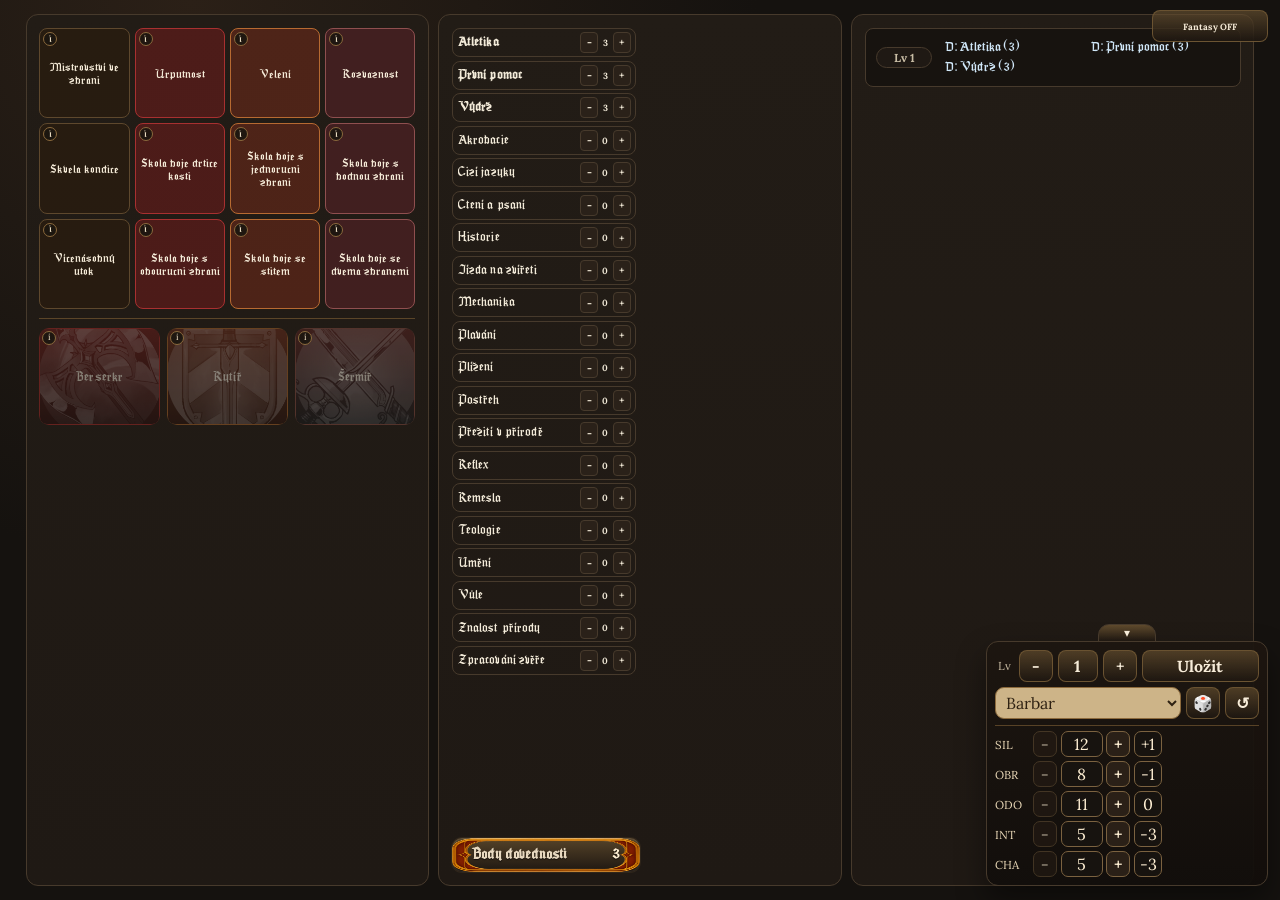
==== commit 96b18c07: "Remove fantasy toggle from character panel" ====
--- a/index.html
+++ b/index.html
@@ -119,7 +119,6 @@
       <button id="quickLevelMinus" type="button" aria-label="Snížit úroveň">-</button>
       <div id="quickLevelDisplay" class="floating-level-display">1</div>
       <button id="quickLevelPlus" type="button" aria-label="Zvýšit úroveň">+</button>
-      <button id="quickThemeBtn" type="button" class="floating-theme-btn" title="Přepnout fantasy vzhled">Fantasy OFF</button>
       <button id="quickSaveBtn" type="button" class="floating-save-btn" title="Uložit postavu do URL">Uložit</button>
     </div>
     <div class="floating-row floating-row-main">
--- a/styles.css
+++ b/styles.css
@@ -313,13 +313,6 @@
 
 .floating-save-btn {
   padding: 0 0.55rem;
-  font-weight: 700;
-}
-
-.floating-theme-btn {
-  min-width: 88px;
-  padding: 0 0.45rem;
-  font-size: 0.7rem;
   font-weight: 700;
 }
 
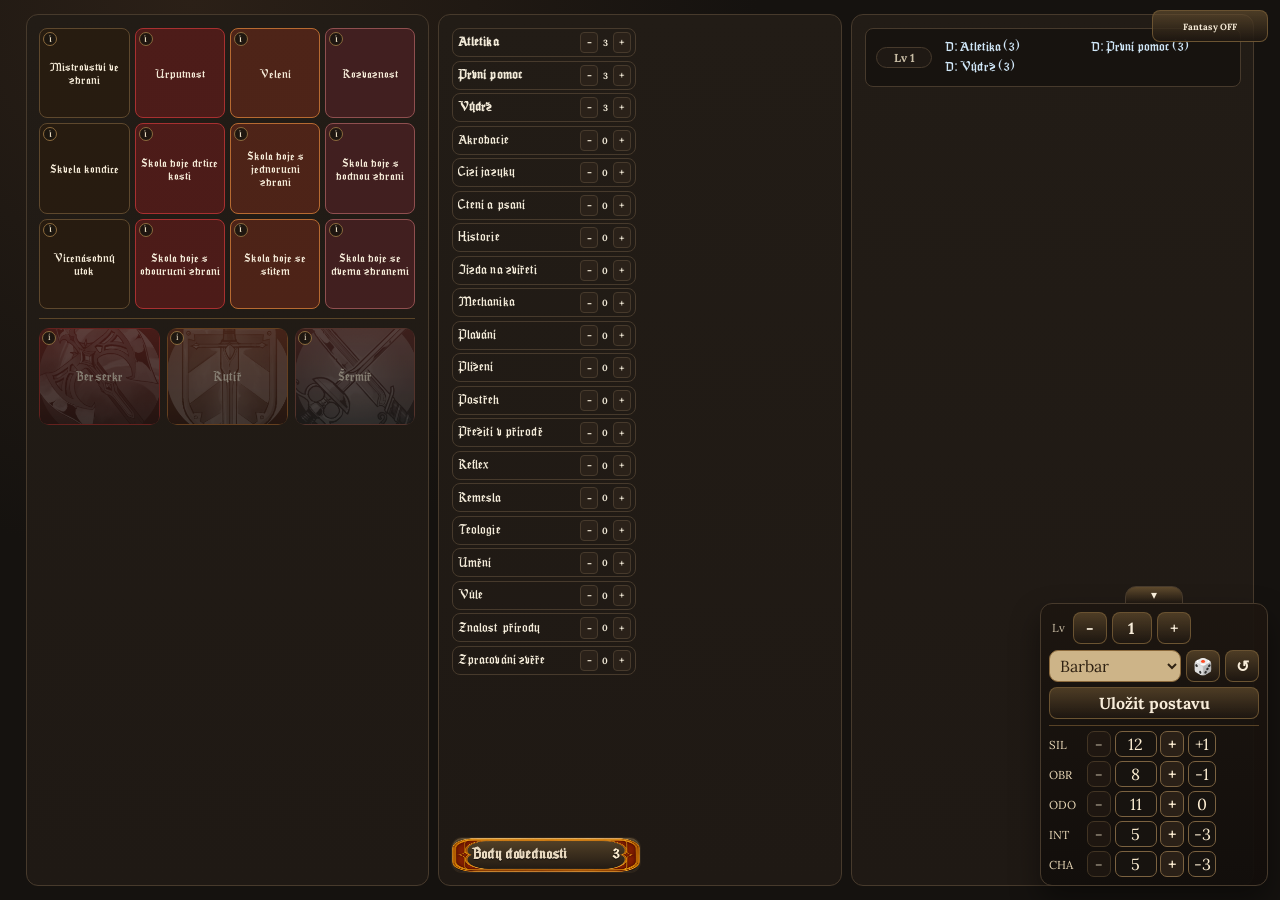
==== commit 9e47fd3f: "Narrow character panel and move save action to visible third row" ====
--- a/index.html
+++ b/index.html
@@ -119,12 +119,14 @@
       <button id="quickLevelMinus" type="button" aria-label="Snížit úroveň">-</button>
       <div id="quickLevelDisplay" class="floating-level-display">1</div>
       <button id="quickLevelPlus" type="button" aria-label="Zvýšit úroveň">+</button>
-      <button id="quickSaveBtn" type="button" class="floating-save-btn" title="Uložit postavu do URL">Uložit</button>
     </div>
     <div class="floating-row floating-row-main">
       <select id="quickRaceSelect" aria-label="Výběr rasy"></select>
       <button id="quickRandomBtn" type="button" title="Náhodně vygenerovat postavu" aria-label="Náhodně vygenerovat postavu">🎲</button>
       <button id="quickResetBtn" type="button" title="Resetovat postavu" aria-label="Resetovat postavu">↺</button>
+    </div>
+    <div class="floating-row floating-row-save">
+      <button id="quickSaveBtn" type="button" class="floating-save-btn" title="Uložit postavu do URL">Uložit postavu</button>
     </div>
     <div id="quickAttrsPanel" class="floating-attrs">
       <div class="attr-row">
--- a/styles.css
+++ b/styles.css
@@ -212,9 +212,9 @@
   position: fixed;
   right: 12px;
   bottom: 14px;
-  --floating-peek-height: 36px;
+  --floating-peek-height: 116px;
   z-index: 1310;
-  width: min(282px, calc(100vw - 20px));
+  width: min(228px, calc(100vw - 20px));
   overflow: visible;
   border: 1px solid var(--line);
   border-radius: 12px;
@@ -267,8 +267,9 @@
 }
 
 #quickRaceSelect {
-  flex: 1 1 auto;
-  min-width: 0;
+  flex: 0 1 190px;
+  min-width: 120px;
+  max-width: 190px;
   padding: 0.24rem 0.4rem;
   border-radius: 9px;
   border: 1px solid #8c6a3c;
@@ -312,8 +313,17 @@
 }
 
 .floating-save-btn {
+  width: 100%;
   padding: 0 0.55rem;
   font-weight: 700;
+}
+
+.floating-row-save {
+  width: 100%;
+}
+
+.floating-panel.collapsed .floating-attrs {
+  display: none;
 }
 
 .floating-attrs {
@@ -1249,6 +1259,22 @@
   font-family: "Seagram V3", "Lora", Georgia, "Times New Roman", serif !important;
 }
 
+.node,
+.spec-node {
+  isolation: isolate;
+}
+
+.tile-frame-overlay {
+  display: none;
+}
+
+.node-label,
+.spec-label {
+  position: relative;
+  z-index: 10;
+  pointer-events: none;
+}
+
 .spec-info-btn {
   position: absolute;
   top: 3px;
@@ -1269,7 +1295,7 @@
 }
 
 .spec-info-btn:hover {
-  border-color: #d4ad66;
+  border-color: #8b6a3d;
 }
 
 .spec-lock-btn {
@@ -1461,21 +1487,40 @@
 }
 
 .node-info-btn:hover {
-  border-color: #d4ad66;
+  border-color: #8b6a3d;
 }
 
 .node-level-indicator {
   position: absolute;
   top: 3px;
   right: 3px;
+  width: auto;
+  min-width: 0;
+  height: auto;
   font-size: 0.52rem;
+  font-weight: 700;
   line-height: 1;
   padding: 0.1rem 0.2rem;
   border-radius: 999px;
   border: 1px solid #7e6139;
   background: rgba(32, 24, 17, 0.92);
   color: #f7e8cc;
+  text-shadow: none;
+  display: inline-block;
+  z-index: 3;
   pointer-events: none;
+}
+
+.node-level-indicator::before {
+  content: none;
+}
+
+/* LV plate should just appear on selection; no extra highlighted state. */
+.node.selected .node-level-indicator,
+.spec-node.active .node-level-indicator,
+.spec-node.locked-spec .node-level-indicator {
+  color: #f7e8cc;
+  text-shadow: none;
 }
 
 .info-tooltip {
@@ -1623,7 +1668,6 @@
 .general-nodes .node.spec-1.selected,
 .general-nodes .node.spec-2.selected {
   transform: translateY(-1px);
-  filter: saturate(1.15) brightness(1.18);
   outline: 1px solid rgba(255, 241, 208, 0.55);
   outline-offset: -2px;
 }
--- a/theme-epic.css
+++ b/theme-epic.css
@@ -363,9 +363,7 @@
 body.theme-epic .class-box:hover,
 body.theme-epic .timeline-tools .lvl-btn:hover,
 body.theme-epic .timeline-help-btn:hover,
-body.theme-epic .skill-rank-controls button:hover,
-body.theme-epic .node-info-btn:hover,
-body.theme-epic .spec-info-btn:hover {
+body.theme-epic .skill-rank-controls button:hover {
   border-color: var(--gold-strong);
   box-shadow:
     0 0 14px rgba(244, 199, 119, 0.28),
@@ -412,9 +410,97 @@
 body.theme-epic .node-info-btn,
 body.theme-epic .spec-info-btn {
   position: absolute;
-  top: 3px;
-  left: 3px;
-  z-index: 3;
+  top: -8px;
+  right: -8px;
+  left: auto;
+  width: 48px;
+  height: 48px;
+  min-width: 48px;
+  z-index: 11;
+  transform: none;
+  border: none !important;
+  background: transparent url("./research/drh_assets/grafika/info.png") center / 100% 100% no-repeat !important;
+  box-shadow: none !important;
+  color: transparent !important;
+  font-size: 0 !important;
+  border-radius: 0 !important;
+  opacity: 1 !important;
+}
+
+body.theme-epic .node-info-btn:hover,
+body.theme-epic .spec-info-btn:hover {
+  border: none !important;
+  box-shadow: none !important;
+  filter: none !important;
+}
+
+body.theme-epic .node.selected .node-info-btn,
+body.theme-epic .spec-node.active .spec-info-btn,
+body.theme-epic .spec-node.locked-spec .spec-info-btn {
+  border: none !important;
+  box-shadow: none !important;
+  filter: none !important;
+  opacity: 1 !important;
+}
+
+/* Basic 12 + extended 12: force visible diagonal offset and stable icon look. */
+body.theme-epic .general-nodes .node .node-info-btn,
+body.theme-epic .branch-nodes .node .node-info-btn {
+  top: -16px !important;
+  right: -16px !important;
+  left: auto !important;
+  z-index: 20 !important;
+  filter: none !important;
+  opacity: 1 !important;
+}
+
+/* Fantasy-only square frame overlay above tile base, below labels/info/lv plate. */
+body.theme-epic .tile-frame-overlay {
+  display: block;
+  position: absolute;
+  inset: 0;
+  background: transparent url("./research/drh_assets/grafika/Ramecek_ctverec_bez pozadi.png") center / 112% 112% no-repeat;
+  pointer-events: none;
+  z-index: 7;
+}
+
+/* Advanced class picker buttons should not use the square frame overlay. */
+body.theme-epic .spec-picker .tile-frame-overlay {
+  display: none;
+}
+
+/* Fantasy-only Lv plate styling. */
+body.theme-epic .node-level-indicator {
+  top: -3px;
+  left: 1px;
+  right: auto;
+  width: 48px;
+  min-width: 48px;
+  height: 38px;
+  font-size: 0.54rem;
+  font-family: var(--font-body), Georgia, "Times New Roman", serif;
+  font-weight: 300 !important;
+  padding: 0;
+  border-radius: 0;
+  border: none;
+  background: transparent;
+  color: #4a301d;
+  letter-spacing: 0.01em;
+  text-shadow: 0 1px 1px rgba(0, 0, 0, 0.7);
+  display: grid;
+  place-items: center;
+  isolation: isolate;
+  z-index: 11;
+}
+
+body.theme-epic .node-level-indicator::before {
+  content: "";
+  position: absolute;
+  inset: 0;
+  background: transparent url("./research/drh_assets/grafika/LvXX.png") center / 100% 100% no-repeat;
+  filter: saturate(0.68) brightness(0.82) contrast(0.96);
+  z-index: -1;
+  pointer-events: none;
 }
 
 body.theme-epic .class-box.active {
@@ -572,11 +658,12 @@
 
 /* Make ADV-picker icon artwork more legible under the frame and tints. */
 body.theme-epic .talents-panel .spec-picker .spec-node.has-icon::before {
+  inset: 5px;
   border-radius: inherit;
   opacity: 0.44;
   mix-blend-mode: normal;
   filter: saturate(1.2) contrast(1.08) brightness(1.14);
-  transform: scale(1.14);
+  transform: none;
 }
 
 /* In epic mode, uncolored talents should match default skill-cell visual. */
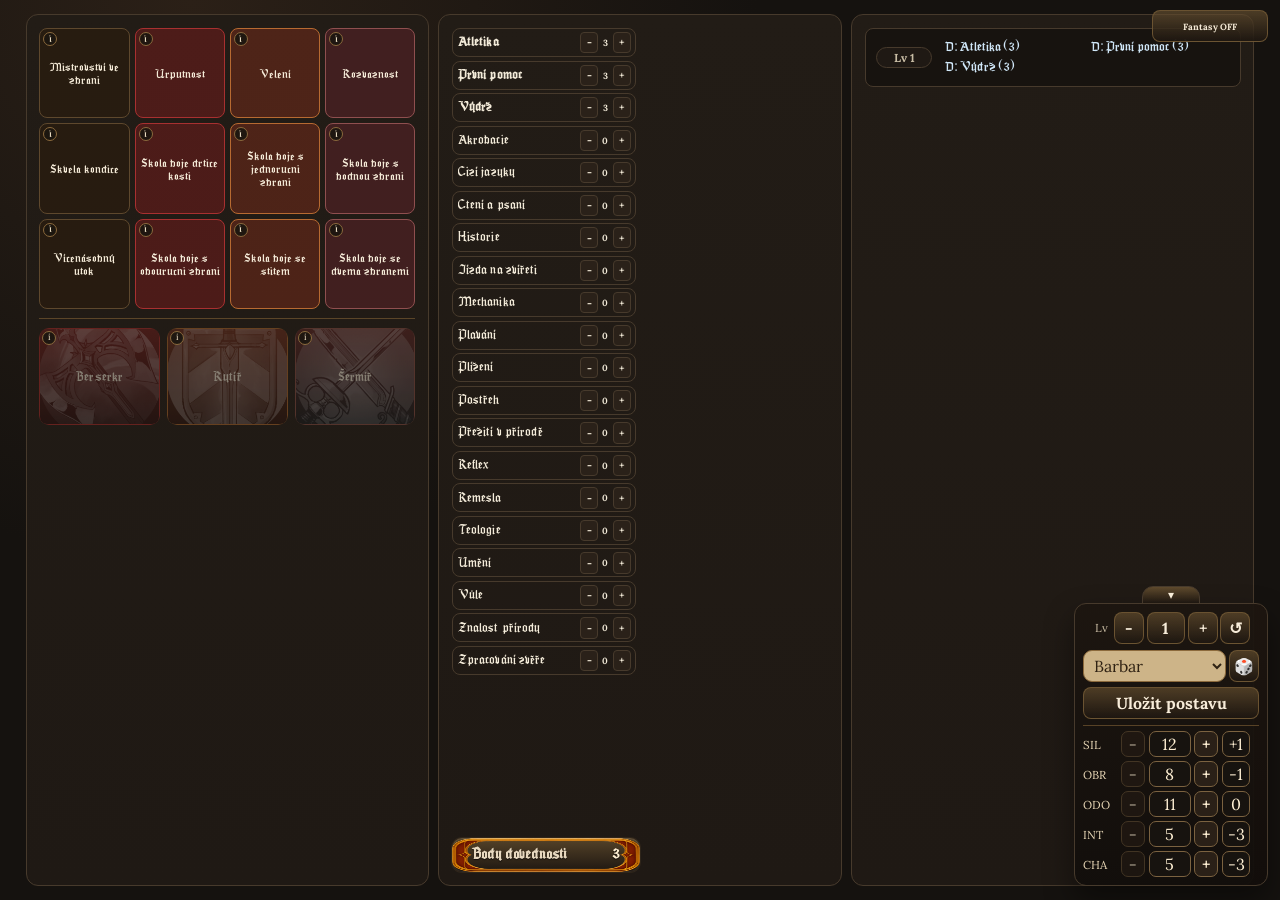
==== commit aa528003: "Compact character panel further and move reset to level row" ====
--- a/index.html
+++ b/index.html
@@ -119,11 +119,11 @@
       <button id="quickLevelMinus" type="button" aria-label="Snížit úroveň">-</button>
       <div id="quickLevelDisplay" class="floating-level-display">1</div>
       <button id="quickLevelPlus" type="button" aria-label="Zvýšit úroveň">+</button>
+      <button id="quickResetBtn" type="button" title="Resetovat postavu" aria-label="Resetovat postavu">↺</button>
     </div>
     <div class="floating-row floating-row-main">
       <select id="quickRaceSelect" aria-label="Výběr rasy"></select>
       <button id="quickRandomBtn" type="button" title="Náhodně vygenerovat postavu" aria-label="Náhodně vygenerovat postavu">🎲</button>
-      <button id="quickResetBtn" type="button" title="Resetovat postavu" aria-label="Resetovat postavu">↺</button>
     </div>
     <div class="floating-row floating-row-save">
       <button id="quickSaveBtn" type="button" class="floating-save-btn" title="Uložit postavu do URL">Uložit postavu</button>
--- a/styles.css
+++ b/styles.css
@@ -212,9 +212,9 @@
   position: fixed;
   right: 12px;
   bottom: 14px;
-  --floating-peek-height: 116px;
+  --floating-peek-height: 124px;
   z-index: 1310;
-  width: min(228px, calc(100vw - 20px));
+  width: min(194px, calc(100vw - 20px));
   overflow: visible;
   border: 1px solid var(--line);
   border-radius: 12px;
@@ -253,7 +253,24 @@
 .floating-row {
   display: flex;
   align-items: center;
-  gap: 0.3rem;
+  gap: 0.2rem;
+  justify-content: center;
+  width: 100%;
+}
+
+.floating-row-level {
+  display: grid;
+  grid-template-columns: auto 30px 38px 30px 30px;
+  align-items: center;
+  justify-content: center;
+  column-gap: 0.18rem;
+}
+
+.floating-row-main {
+  display: grid;
+  grid-template-columns: minmax(0, 1fr) 30px;
+  align-items: center;
+  column-gap: 0.2rem;
 }
 
 .floating-row select,
@@ -267,9 +284,10 @@
 }
 
 #quickRaceSelect {
-  flex: 0 1 190px;
-  min-width: 120px;
-  max-width: 190px;
+  flex: none;
+  width: 100%;
+  min-width: 0;
+  max-width: none;
   padding: 0.24rem 0.4rem;
   border-radius: 9px;
   border: 1px solid #8c6a3c;
@@ -292,8 +310,8 @@
 #quickResetBtn,
 #quickLevelMinus,
 #quickLevelPlus {
-  width: 34px;
-  min-width: 34px;
+  width: 30px;
+  min-width: 30px;
   padding: 0;
   font-weight: 700;
 }
@@ -305,8 +323,8 @@
 }
 
 .floating-level-display {
-  width: 40px;
-  min-width: 40px;
+  width: 38px;
+  min-width: 38px;
   display: grid;
   place-items: center;
   font-weight: 700;
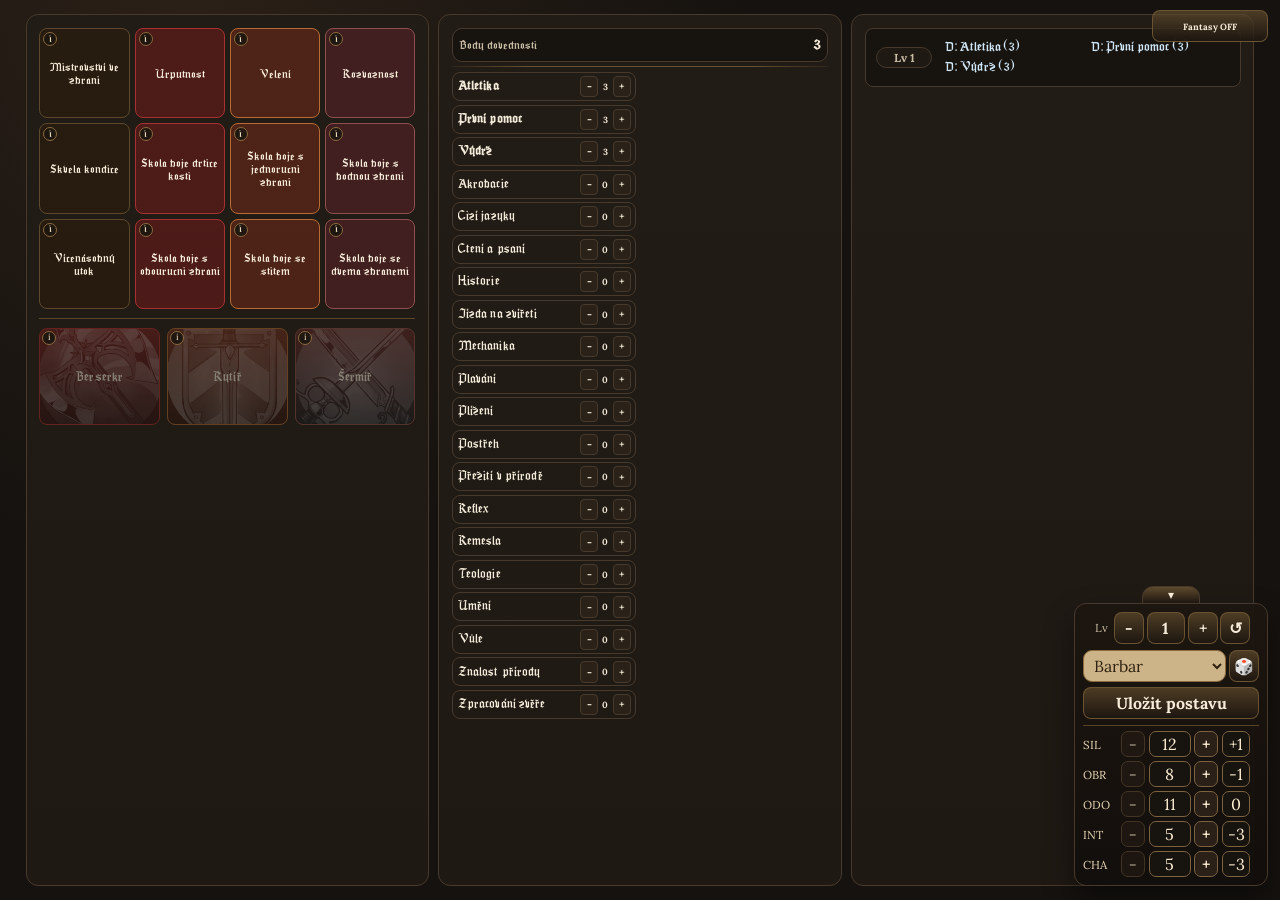
==== commit 4cf75ce5: "Move skill points KPI to top of skills column with full-width row and divider" ====
--- a/index.html
+++ b/index.html
@@ -72,6 +72,10 @@
     <section class="panel skills-panel">
       <span id="skillCount" hidden></span>
       <div id="panelSkillsControls" class="mobile-panel-controls"></div>
+      <div class="skills-points-row">
+        <div id="summary" class="summary skills-header-summary"></div>
+      </div>
+      <div class="skills-points-divider" aria-hidden="true"></div>
       <div class="skills-split">
         <div id="skillListBasic" class="skills-list"></div>
         <div id="skillListClass" class="skills-list"></div>
@@ -86,9 +90,6 @@
           <label>Dovednost L1 <input id="skillL1" type="number" min="0" max="20" /></label>
           <label>Dovednost / úroveň <input id="skillPerLevel" type="number" min="0" max="20" /></label>
         </div>
-      </div>
-      <div class="skills-bottom-bar">
-        <div id="summary" class="summary skills-bottom-summary"></div>
       </div>
     </section>
 
--- a/styles.css
+++ b/styles.css
@@ -817,7 +817,7 @@
 
 .skills-panel {
   display: grid;
-  grid-template-rows: minmax(0, 1fr) auto;
+  grid-template-rows: auto auto minmax(0, 1fr);
 }
 
 .plan-panel {
@@ -1237,7 +1237,7 @@
 
 .spec-node-wrap {
   position: relative;
-  overflow: hidden;
+  overflow: visible;
   border-radius: 10px;
 }
 
@@ -1318,30 +1318,67 @@
 
 .spec-lock-btn {
   position: absolute;
-  top: 3px;
-  right: 3px;
-  width: 16px;
-  height: 16px;
-  min-width: 16px;
-  border-radius: 999px;
-  border: 1px solid #8b6a3d;
-  background: rgba(28, 22, 16, 0.92);
-  color: #f7e8cc;
-  font-size: 0.6rem;
+  right: -3px;
+  bottom: -3px;
+  top: auto;
+  left: auto;
+  width: 44px;
+  min-width: 44px;
+  height: 39px; /* ~70% taller than the native LvXX plate ratio at this width */
+  border-radius: 0;
+  border: 0;
+  background: transparent;
+  color: transparent;
+  font-size: 0;
   line-height: 1;
   padding: 0;
   display: grid;
   place-items: center;
-  z-index: 3;
+  z-index: 80;
+  cursor: pointer;
+  opacity: 1;
+  filter: none;
+  transition: filter 120ms ease, transform 120ms ease;
+}
+
+.spec-lock-btn::before {
+  content: "";
+  position: absolute;
+  inset: 0;
+  background: transparent url("./research/drh_assets/grafika/LvXX.png") center / 100% 100% no-repeat;
+  pointer-events: none;
+  opacity: 1;
+  filter: grayscale(0.92) saturate(0.45) brightness(0.82);
+}
+
+.spec-lock-btn::after {
+  content: "";
+  position: absolute;
+  inset: 4px 6px;
+  background: transparent url("./research/drh_assets/grafika/lock-solo.png") center / contain no-repeat;
+  pointer-events: none;
+  opacity: 1;
+  filter: grayscale(0.92) saturate(0.45) brightness(0.78);
 }
 
 .spec-lock-btn:hover {
-  border-color: #d4ad66;
+  filter: none;
+  transform: translateY(-1px);
+}
+
+.spec-lock-btn:not(.is-locked):hover::after {
+  filter: grayscale(0) saturate(1.25) brightness(1.2) drop-shadow(0 0 4px rgba(255, 209, 124, 0.45));
+}
+
+.spec-lock-btn.is-locked::before,
+.spec-lock-btn.is-locked::after {
+  filter: none;
 }
 
 .spec-lock-btn:disabled {
-  opacity: 0.45;
   cursor: default;
+  transform: none;
+  opacity: 1;
 }
 
 .spec-node.spec-0 {
@@ -2034,9 +2071,30 @@
   margin: 0;
 }
 
-.skills-bottom-summary {
-  margin-top: 0;
-  padding-top: 0;
+.skills-header-summary {
+  width: 100%;
+}
+
+.skills-points-row {
+  width: 100%;
+}
+
+.skills-points-row .kpi.kpi-skill-points {
+  width: 100%;
+  min-width: 0;
+}
+
+.skills-points-divider {
+  width: 100%;
+  height: 1px;
+  margin: 0.22rem 0 0.34rem 0;
+  background: linear-gradient(
+    90deg,
+    rgba(123, 95, 57, 0.15) 0%,
+    rgba(123, 95, 57, 0.78) 20%,
+    rgba(123, 95, 57, 0.78) 80%,
+    rgba(123, 95, 57, 0.15) 100%
+  );
 }
 
 .skills-bottom-bar {
@@ -2084,39 +2142,29 @@
 }
 
 .kpi.kpi-skill-points {
-  --kpi-frame-idle: url("assets/ui/class-frame-hover.png");
   width: fit-content;
   min-width: 188px;
   min-height: 34px;
-  border: 0;
+  border: 1px solid var(--line);
   border-radius: 10px;
-  background-image:
-    var(--kpi-frame-idle),
-    linear-gradient(180deg, rgba(110, 86, 51, 0.72), rgba(30, 23, 17, 0.96));
-  background-size: 100% 100%, 100% 100%;
-  background-repeat: no-repeat, no-repeat;
-  background-position: center, center;
-  color: #f7ecd9;
-  text-shadow: 0 1px 1px rgba(0, 0, 0, 0.65);
-  box-shadow:
-    inset 0 0 0 1px rgba(255, 255, 255, 0.08),
-    0 0 0 1px rgba(110, 86, 51, 0.2);
+  background: #17130f;
+  color: #f5ebd8;
   gap: 0.32rem;
-  padding: 0.18rem 20px;
+  padding: 0.14rem 0.35rem;
 }
 
 .kpi.kpi-skill-points .label {
-  color: #e7d8bf;
-  font-weight: 600;
+  color: var(--muted);
+  font-weight: 500;
+  font-family: "Seagram V3", "Seagram", "Lora", Georgia, "Times New Roman", serif;
+  font-size: 0.66rem;
+}
+
+.kpi.kpi-skill-points .value {
+  color: #f5ebd8;
   font-family: "Seagram V3", "Seagram", "Lora", Georgia, "Times New Roman", serif;
   font-size: 0.82rem;
-}
-
-.kpi.kpi-skill-points .value {
-  color: #fff0d4;
-  font-family: "Seagram V3", "Seagram", "Lora", Georgia, "Times New Roman", serif;
-  font-size: 0.82rem;
-  font-weight: 600;
+  font-weight: 700;
 }
 
 .issues {
--- a/theme-epic.css
+++ b/theme-epic.css
@@ -459,9 +459,56 @@
   display: block;
   position: absolute;
   inset: 0;
-  background: transparent url("./research/drh_assets/grafika/Ramecek_ctverec_bez pozadi.png") center / 112% 112% no-repeat;
+  background: transparent url("./research/drh_assets/grafika/ramecek_ctverec.png") center / 112% 112% no-repeat;
   pointer-events: none;
   z-index: 7;
+}
+
+/* Base 12 + extended 12: keep frame on top and prevent rounding clip cut. */
+body.theme-epic .general-nodes .node,
+body.theme-epic .branch-nodes .node {
+  overflow: visible;
+  /* Keep frame full-size, but inset the colored button surface enough so it never peeks out. */
+  padding: calc(0.25rem + 5px);
+  background-clip: content-box;
+  border-color: transparent;
+}
+
+body.theme-epic .general-nodes .node .tile-frame-overlay,
+body.theme-epic .branch-nodes .node .tile-frame-overlay {
+  inset: -2px;
+  background-size: 100% 100%;
+  z-index: 18;
+  filter: none !important;
+  mix-blend-mode: normal !important;
+  opacity: 1 !important;
+}
+
+body.theme-epic .general-nodes .node .node-label,
+body.theme-epic .branch-nodes .node .node-label {
+  z-index: 20;
+}
+
+body.theme-epic .general-nodes .node .node-info-btn,
+body.theme-epic .branch-nodes .node .node-info-btn,
+body.theme-epic .general-nodes .node .node-level-indicator,
+body.theme-epic .branch-nodes .node .node-level-indicator {
+  z-index: 22 !important;
+}
+
+/* Keep selected overlay/glow inside the fantasy frame on non-picker talent tiles. */
+body.theme-epic .general-nodes .node.spec-0.selected,
+body.theme-epic .general-nodes .node.spec-1.selected,
+body.theme-epic .general-nodes .node.spec-2.selected,
+body.theme-epic .branch-nodes .node.selected {
+  outline-offset: -5px !important;
+}
+
+body.theme-epic .general-nodes .node.spec-0.selected::before,
+body.theme-epic .general-nodes .node.spec-1.selected::before,
+body.theme-epic .general-nodes .node.spec-2.selected::before,
+body.theme-epic .branch-nodes .node.selected::before {
+  inset: 4px !important;
 }
 
 /* Advanced class picker buttons should not use the square frame overlay. */
@@ -471,12 +518,13 @@
 
 /* Fantasy-only Lv plate styling. */
 body.theme-epic .node-level-indicator {
-  top: -3px;
+  top: -4px;
   left: 1px;
   right: auto;
-  width: 48px;
-  min-width: 48px;
-  height: 38px;
+  width: 46px;
+  min-width: 46px;
+  aspect-ratio: 461 / 240;
+  height: auto;
   font-size: 0.54rem;
   font-family: var(--font-body), Georgia, "Times New Roman", serif;
   font-weight: 300 !important;
@@ -486,11 +534,15 @@
   background: transparent;
   color: #4a301d;
   letter-spacing: 0.01em;
-  text-shadow: 0 1px 1px rgba(0, 0, 0, 0.7);
+  text-shadow: none !important;
   display: grid;
   place-items: center;
   isolation: isolate;
-  z-index: 11;
+  z-index: 30 !important;
+  filter: none !important;
+  box-shadow: none !important;
+  transform: none !important;
+  opacity: 1 !important;
 }
 
 body.theme-epic .node-level-indicator::before {
@@ -498,9 +550,10 @@
   position: absolute;
   inset: 0;
   background: transparent url("./research/drh_assets/grafika/LvXX.png") center / 100% 100% no-repeat;
-  filter: saturate(0.68) brightness(0.82) contrast(0.96);
+  filter: none !important;
   z-index: -1;
   pointer-events: none;
+  opacity: 1 !important;
 }
 
 body.theme-epic .class-box.active {
@@ -602,9 +655,9 @@
   --frame-image: var(--spec-frame-idle);
   --frame-alpha: 1;
   border: 0 !important;
-  border-radius: 14px;
+  border-radius: 20px;
   overflow: hidden;
-  clip-path: inset(0 round 14px);
+  clip-path: inset(0 round 20px);
   box-shadow:
     0 0 0 1px rgba(var(--class-rgb, 124, 94, 56), 0.2) !important;
 }
@@ -646,7 +699,7 @@
   content: "";
   position: absolute;
   inset: 0;
-  border-radius: inherit;
+  border-radius: 18px;
   background-image: var(--frame-image);
   background-size: 100% 100%;
   background-repeat: no-repeat;
@@ -658,8 +711,8 @@
 
 /* Make ADV-picker icon artwork more legible under the frame and tints. */
 body.theme-epic .talents-panel .spec-picker .spec-node.has-icon::before {
-  inset: 5px;
-  border-radius: inherit;
+  inset: 4px -4px;
+  border-radius: 18px;
   opacity: 0.44;
   mix-blend-mode: normal;
   filter: saturate(1.2) contrast(1.08) brightness(1.14);
@@ -684,7 +737,7 @@
 
 body.theme-epic .spec-node-wrap {
   border-radius: 14px;
-  overflow: hidden;
+  overflow: visible;
 }
 
 body.theme-epic .node.selected {
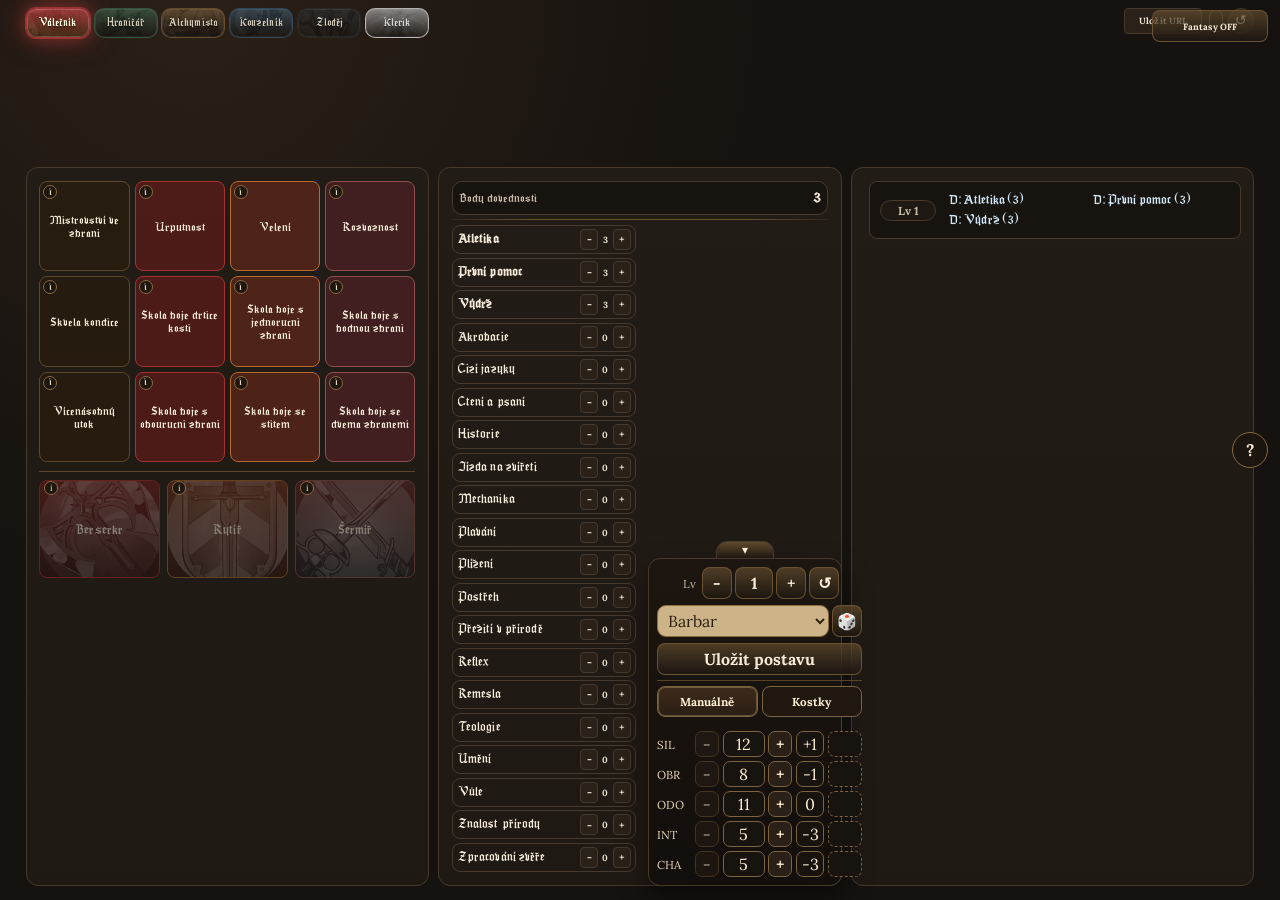
==== commit 2a4e87f6: "Add dice-based attribute mode and wire PDF print export" ====
--- a/index.html
+++ b/index.html
@@ -130,12 +130,18 @@
       <button id="quickSaveBtn" type="button" class="floating-save-btn" title="Uložit postavu do URL">Uložit postavu</button>
     </div>
     <div id="quickAttrsPanel" class="floating-attrs">
+      <div class="attr-mode-row" role="group" aria-label="Režim tvorby atributů">
+        <button id="attrModeManualBtn" type="button" class="attr-mode-btn active" aria-pressed="true">Manuálně</button>
+        <button id="attrModeDiceBtn" type="button" class="attr-mode-btn" aria-pressed="false">Kostky</button>
+      </div>
+      <div id="diceRollPool" class="dice-roll-pool" hidden aria-label="Hody kostkou"></div>
       <div class="attr-row">
         <span>SIL</span>
         <button id="attrSilMinus" class="attr-adjust-btn" type="button" aria-label="Snížit SIL">-</button>
         <input id="attrSilBase" maxlength="2" inputmode="numeric" />
         <button id="attrSilPlus" class="attr-adjust-btn" type="button" aria-label="Zvýšit SIL">+</button>
         <input id="attrSilMod" maxlength="2" inputmode="numeric" />
+        <div id="attrSilRoll" class="attr-roll-slot" data-attr-key="sil" aria-label="Hod pro SIL"></div>
       </div>
       <div class="attr-row">
         <span>OBR</span>
@@ -143,6 +149,7 @@
         <input id="attrObrBase" maxlength="2" inputmode="numeric" />
         <button id="attrObrPlus" class="attr-adjust-btn" type="button" aria-label="Zvýšit OBR">+</button>
         <input id="attrObrMod" maxlength="2" inputmode="numeric" />
+        <div id="attrObrRoll" class="attr-roll-slot" data-attr-key="obr" aria-label="Hod pro OBR"></div>
       </div>
       <div class="attr-row">
         <span>ODO</span>
@@ -150,6 +157,7 @@
         <input id="attrOdoBase" maxlength="2" inputmode="numeric" />
         <button id="attrOdoPlus" class="attr-adjust-btn" type="button" aria-label="Zvýšit ODO">+</button>
         <input id="attrOdoMod" maxlength="2" inputmode="numeric" />
+        <div id="attrOdoRoll" class="attr-roll-slot" data-attr-key="odo" aria-label="Hod pro ODO"></div>
       </div>
       <div class="attr-row">
         <span>INT</span>
@@ -157,6 +165,7 @@
         <input id="attrIntBase" maxlength="2" inputmode="numeric" />
         <button id="attrIntPlus" class="attr-adjust-btn" type="button" aria-label="Zvýšit INT">+</button>
         <input id="attrIntMod" maxlength="2" inputmode="numeric" />
+        <div id="attrIntRoll" class="attr-roll-slot" data-attr-key="int" aria-label="Hod pro INT"></div>
       </div>
       <div class="attr-row">
         <span>CHA</span>
@@ -164,6 +173,7 @@
         <input id="attrChaBase" maxlength="2" inputmode="numeric" />
         <button id="attrChaPlus" class="attr-adjust-btn" type="button" aria-label="Zvýšit CHA">+</button>
         <input id="attrChaMod" maxlength="2" inputmode="numeric" />
+        <div id="attrChaRoll" class="attr-roll-slot" data-attr-key="cha" aria-label="Hod pro CHA"></div>
       </div>
     </div>
   </aside>
--- a/styles.css
+++ b/styles.css
@@ -351,9 +351,82 @@
   gap: 0.25rem;
 }
 
+.attr-mode-row {
+  display: grid;
+  grid-template-columns: 1fr 1fr;
+  gap: 0.25rem;
+  margin-bottom: 0.2rem;
+}
+
+.attr-mode-btn {
+  min-height: 28px;
+  border-radius: 8px;
+  border: 1px solid #7b6240;
+  background: #20170f;
+  color: #fff0d4;
+  font-size: 0.72rem;
+  font-weight: 700;
+}
+
+.attr-mode-btn.active {
+  background: linear-gradient(180deg, #3c2b1a, #2a1e14);
+  box-shadow: 0 0 0 1px rgba(215, 176, 116, 0.35) inset;
+}
+
+.dice-roll-pool {
+  display: flex;
+  flex-wrap: wrap;
+  gap: 0.3rem;
+  margin-bottom: 0.2rem;
+}
+
+.dice-roll-chip {
+  min-width: 28px;
+  min-height: 28px;
+  padding: 0 0.35rem;
+  border-radius: 8px;
+  border: 1px solid #7b6240;
+  background: #2a2017;
+  color: #fff0d4;
+  display: inline-grid;
+  place-items: center;
+  font-weight: 700;
+  font-size: 0.82rem;
+  cursor: grab;
+  user-select: none;
+}
+
+.dice-roll-chip.discarded {
+  opacity: 0.45;
+  text-decoration: line-through;
+}
+
+.attr-roll-slot {
+  width: 34px;
+  min-height: 26px;
+  border-radius: 7px;
+  border: 1px dashed #7b6240;
+  background: #17130f;
+  color: #fff0d4;
+  font-size: 0.78rem;
+  font-weight: 700;
+  display: grid;
+  place-items: center;
+}
+
+.attr-roll-slot.filled {
+  border-style: solid;
+  background: #2a2017;
+}
+
+.attr-roll-slot.drag-over {
+  border-color: #d2b074;
+  box-shadow: 0 0 0 1px rgba(210, 176, 116, 0.35);
+}
+
 .attr-row {
   display: grid;
-  grid-template-columns: 34px 24px 42px 24px 28px;
+  grid-template-columns: 34px 24px 42px 24px 28px 34px;
   gap: 0.24rem;
   align-items: center;
 }
@@ -546,15 +619,16 @@
   }
 
   .layout > .talents-panel > .branch-grid {
-    flex: 1 1 auto;
-    min-height: 0;
-    display: flex;
-    flex-direction: column;
+    flex: 0 0 auto;
+    min-height: auto;
+    display: grid;
+    grid-template-columns: 1fr;
+    align-content: start;
   }
 
   .layout > .talents-panel > .branch-grid > .branch {
-    flex: 1 1 auto;
-    min-height: 0;
+    flex: 0 0 auto;
+    min-height: auto;
   }
 
   .layout > .gap-icons-panel .class-gap-icons {
@@ -753,9 +827,15 @@
     width: min(calc(100vw - 1.4rem), 1720px);
   }
 
+  .column-controls {
+    display: grid !important;
+    position: relative;
+    z-index: 70;
+  }
+
   #controlSlotGap,
   .layout > .gap-icons-panel {
-    display: none;
+    display: none !important;
   }
 
   .column-controls > :nth-child(1),
@@ -767,6 +847,22 @@
     justify-self: stretch;
     width: 100%;
     max-width: 100%;
+  }
+
+  /* Help button must stay floating, not embedded in the top menu row. */
+  #timelineHelpBtn.timeline-help-btn {
+    position: fixed !important;
+    right: 12px !important;
+    top: 50% !important;
+    transform: translateY(-50%) !important;
+    z-index: 1300 !important;
+  }
+}
+
+/* Small desktop keeps classic 4-column layout with class icon column. */
+@media (min-width: 1025px) and (max-width: 1366px) {
+  .mobile-sticky-header {
+    display: none !important;
   }
 }
 
@@ -1295,8 +1391,8 @@
 
 .spec-info-btn {
   position: absolute;
-  top: 3px;
-  left: 3px;
+  top: 1px;
+  left: 5px;
   width: 14px;
   height: 14px;
   min-width: 14px;
@@ -1322,9 +1418,9 @@
   bottom: -3px;
   top: auto;
   left: auto;
-  width: 44px;
-  min-width: 44px;
-  height: 39px; /* ~70% taller than the native LvXX plate ratio at this width */
+  width: 33px;
+  min-width: 33px;
+  height: 29px; /* scaled down ~25% from previous ACP lock size */
   border-radius: 0;
   border: 0;
   background: transparent;
@@ -1354,11 +1450,21 @@
 .spec-lock-btn::after {
   content: "";
   position: absolute;
-  inset: 4px 6px;
+  inset: 3px 4px;
   background: transparent url("./research/drh_assets/grafika/lock-solo.png") center / contain no-repeat;
   pointer-events: none;
   opacity: 1;
   filter: grayscale(0.92) saturate(0.45) brightness(0.78);
+}
+
+.spec-lock-btn.is-unselected::before {
+  opacity: 0.8;
+  filter: saturate(0.35) brightness(0.72);
+}
+
+.spec-lock-btn.is-unselected::after {
+  opacity: 0.8;
+  filter: saturate(0.35) brightness(0.72);
 }
 
 .spec-lock-btn:hover {
@@ -1487,15 +1593,58 @@
 }
 
 .spec-node.locked-spec {
+  position: relative;
+  isolation: isolate;
   border-color: var(--gold);
   background: #2a1f14;
-  box-shadow: 0 0 0 1px var(--gold-soft), 0 0 16px rgba(212, 173, 102, 0.2);
+  box-shadow:
+    0 0 0 2px rgba(255, 214, 136, 0.82),
+    0 0 0 4px rgba(125, 101, 57, 0.62),
+    0 0 22px rgba(212, 173, 102, 0.36);
   color: #fff0d4;
+}
+
+.spec-corner-marker {
+  position: absolute;
+  top: -2px;
+  left: -1px;
+  width: 34px;
+  height: 34px;
+  background: transparent url("./research/drh_assets/grafika/left corner.png") left top / contain no-repeat;
+  pointer-events: none;
+  z-index: 96;
 }
 
 .spec-node.muted {
   filter: saturate(0.35) brightness(0.72);
   opacity: 0.58;
+}
+
+.spec-pick-levels {
+  position: absolute;
+  top: 4px;
+  left: 4px;
+  display: grid;
+  gap: 2px;
+  justify-items: start;
+  z-index: 24;
+  pointer-events: none;
+}
+
+.spec-pick-level-indicator {
+  position: relative;
+  top: auto;
+  left: auto;
+  right: auto;
+  width: 34px;
+  min-width: 34px;
+  height: auto;
+  font-size: 0.52rem;
+  line-height: 1;
+  padding: 0.08rem 0.15rem;
+  color: #f7e8cc;
+  text-shadow: none;
+  z-index: 24;
 }
 
 .node {
@@ -2191,6 +2340,7 @@
   overflow-x: hidden;
   scrollbar-gutter: auto;
   scrollbar-width: none;
+  padding-left: 4px;
   padding-right: 0;
 }
 
@@ -2213,8 +2363,22 @@
 }
 
 .level-card.locked-spec-level {
+  position: relative;
+  isolation: isolate;
   border-color: #d4ad66;
   box-shadow: 0 0 0 1px #7d6539, 0 0 14px rgba(212, 173, 102, 0.28);
+}
+
+.level-card.locked-spec-level::before {
+  content: "";
+  position: absolute;
+  top: -4px;
+  left: -2px;
+  width: 38px;
+  height: 38px;
+  background: transparent url("./research/drh_assets/grafika/left corner.png") left top / contain no-repeat;
+  pointer-events: none;
+  z-index: 999;
 }
 
 .level-meta {
@@ -2644,6 +2808,17 @@
     font-size: 0.9rem;
     box-shadow: 0 0 0 1px #503a1f, 0 6px 18px rgba(0, 0, 0, 0.35);
   }
+
+  /* Let timeline scroll as part of the panel on touch devices. */
+  .plan-panel {
+    overflow-y: auto;
+    overflow-x: hidden;
+  }
+
+  .timeline {
+    overflow: visible;
+    max-height: none;
+  }
 }
 
 @media (max-height: 900px) and (min-width: 1501px) {
--- a/theme-epic.css
+++ b/theme-epic.css
@@ -117,6 +117,8 @@
   --shell-inset-side: calc(0.8rem + var(--edge-extra) + 14px);
   padding-left: calc(0.8rem + var(--edge-extra) + 14px);
   padding-right: calc(0.8rem + var(--edge-extra) + 14px);
+  position: relative;
+  isolation: isolate;
   min-height: 0;
   overflow-x: hidden;
   overflow-y: auto;
@@ -221,6 +223,29 @@
   width: 100%;
 }
 
+/* Keep tile edges visually "under parchment" at top/bottom of column 1. */
+body.theme-epic .talents-panel::before,
+body.theme-epic .talents-panel::after {
+  content: "";
+  position: absolute;
+  left: 0;
+  right: 0;
+  pointer-events: none;
+  z-index: 12;
+}
+
+body.theme-epic .talents-panel::before {
+  top: 0;
+  height: calc(var(--shell-inset-top) + 8px);
+  background: linear-gradient(180deg, rgba(216, 188, 144, 0.62), rgba(216, 188, 144, 0));
+}
+
+body.theme-epic .talents-panel::after {
+  bottom: 0;
+  height: calc(var(--shell-inset-bottom) + 12px);
+  background: linear-gradient(0deg, rgba(216, 188, 144, 0.7), rgba(216, 188, 144, 0));
+}
+
 body.theme-epic .talents-panel .spec-picker {
   max-width: var(--talent-grid-width);
   align-self: flex-start;
@@ -381,6 +406,14 @@
   min-width: 42px;
   height: 42px;
   font-size: 1.2rem;
+}
+
+/* Keep horizontal clipping only on the panel, not on inner blocks (prevents wrapping glitches). */
+body.theme-epic .talents-panel .general-branch,
+body.theme-epic .talents-panel .spec-picker,
+body.theme-epic .talents-panel .branch-grid,
+body.theme-epic .talents-panel .branch {
+  overflow: visible;
 }
 
 @media (max-width: 1024px) {
@@ -556,6 +589,21 @@
   opacity: 1 !important;
 }
 
+body.theme-epic .spec-pick-level-indicator {
+  position: relative;
+  top: auto;
+  left: auto;
+  right: auto;
+  width: 34px;
+  min-width: 34px;
+  aspect-ratio: 461 / 240;
+  height: auto;
+  font-size: 0.52rem;
+  color: #f7e8cc;
+  text-shadow: none !important;
+  z-index: 26 !important;
+}
+
 body.theme-epic .class-box.active {
   border-color: var(--gold-strong);
   background:
@@ -774,7 +822,18 @@
 }
 
 body.theme-epic .spec-node.locked-spec {
+  border-color: #ffe1a6;
+  box-shadow:
+    0 0 0 2px rgba(255, 227, 173, 0.86),
+    0 0 0 4px rgba(86, 60, 27, 0.72),
+    0 0 24px rgba(255, 199, 108, 0.42),
+    inset 0 0 16px rgba(255, 227, 173, 0.1);
   font-weight: 525;
+}
+
+body.theme-epic .spec-corner-marker {
+  width: 36px;
+  height: 36px;
 }
 
 body.theme-epic .skill-item {
@@ -882,6 +941,11 @@
 body.theme-epic .level-card.future {
   opacity: 0.68;
   filter: saturate(85%);
+}
+
+body.theme-epic .level-card.locked-spec-level::before {
+  width: 40px;
+  height: 40px;
 }
 
 body.theme-epic .timeline-line.skill {
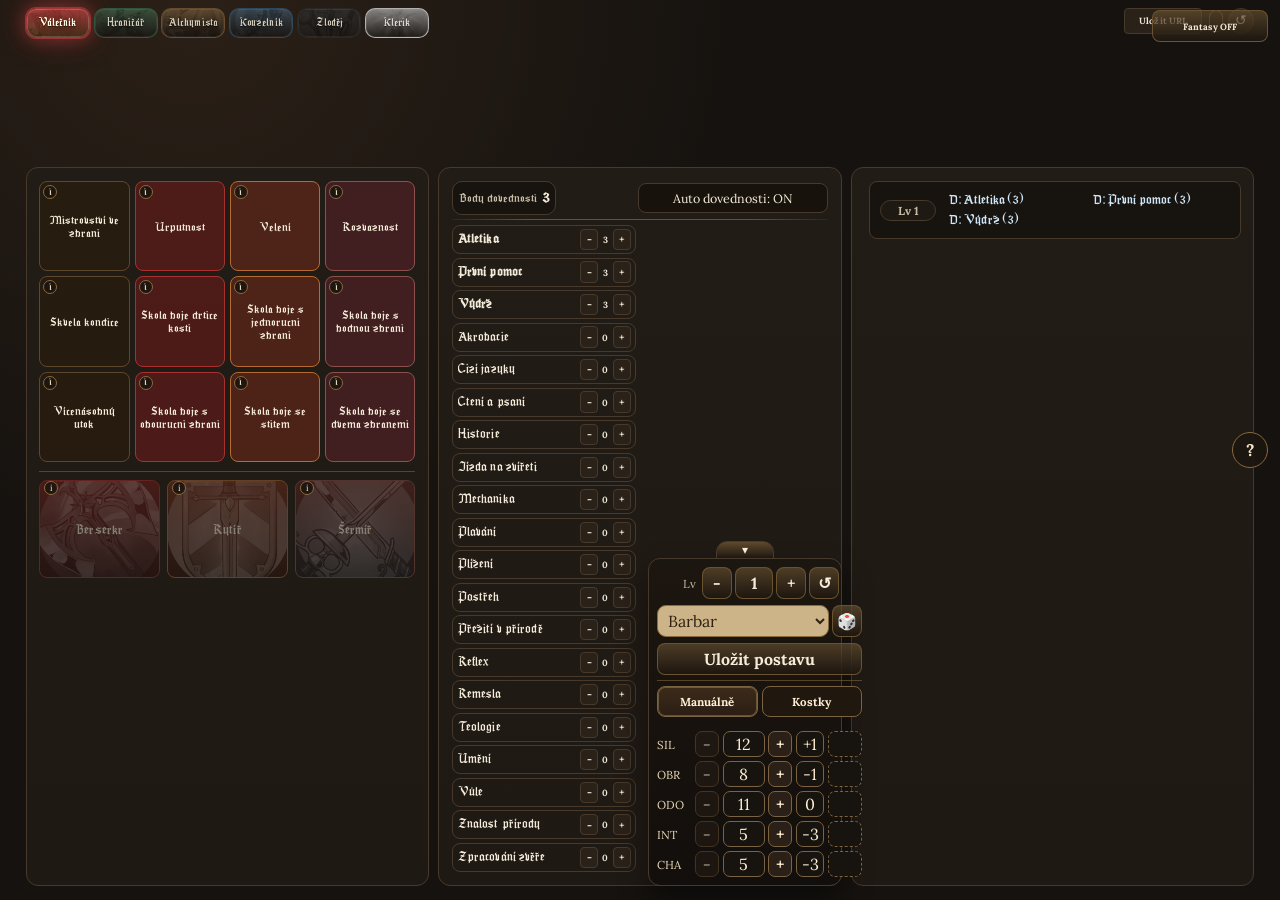
==== commit d065aef4: "Add skill timeline auto-recalc toggle with manual order mode" ====
--- a/index.html
+++ b/index.html
@@ -74,6 +74,9 @@
       <div id="panelSkillsControls" class="mobile-panel-controls"></div>
       <div class="skills-points-row">
         <div id="summary" class="summary skills-header-summary"></div>
+        <button id="skillAutoRecalcBtn" type="button" class="skill-auto-recalc-btn" aria-pressed="true" title="Automatický přepočet timeline dovedností">
+          Auto dovednosti: ON
+        </button>
       </div>
       <div class="skills-points-divider" aria-hidden="true"></div>
       <div class="skills-split">
--- a/styles.css
+++ b/styles.css
@@ -2226,11 +2226,32 @@
 
 .skills-points-row {
   width: 100%;
+  display: flex;
+  align-items: center;
+  gap: 0.45rem;
 }
 
 .skills-points-row .kpi.kpi-skill-points {
-  width: 100%;
+  width: auto;
+  flex: 1 1 auto;
   min-width: 0;
+}
+
+.skill-auto-recalc-btn {
+  min-height: 30px;
+  border-radius: 8px;
+  border: 1px solid var(--line);
+  background: rgba(24, 18, 13, 0.96);
+  color: var(--text);
+  padding: 0 0.6rem;
+  font-size: 0.78rem;
+  white-space: nowrap;
+}
+
+.skill-auto-recalc-btn.is-off {
+  background: rgba(55, 32, 22, 0.96);
+  border-color: #a06b45;
+  color: #ffd7ad;
 }
 
 .skills-points-divider {
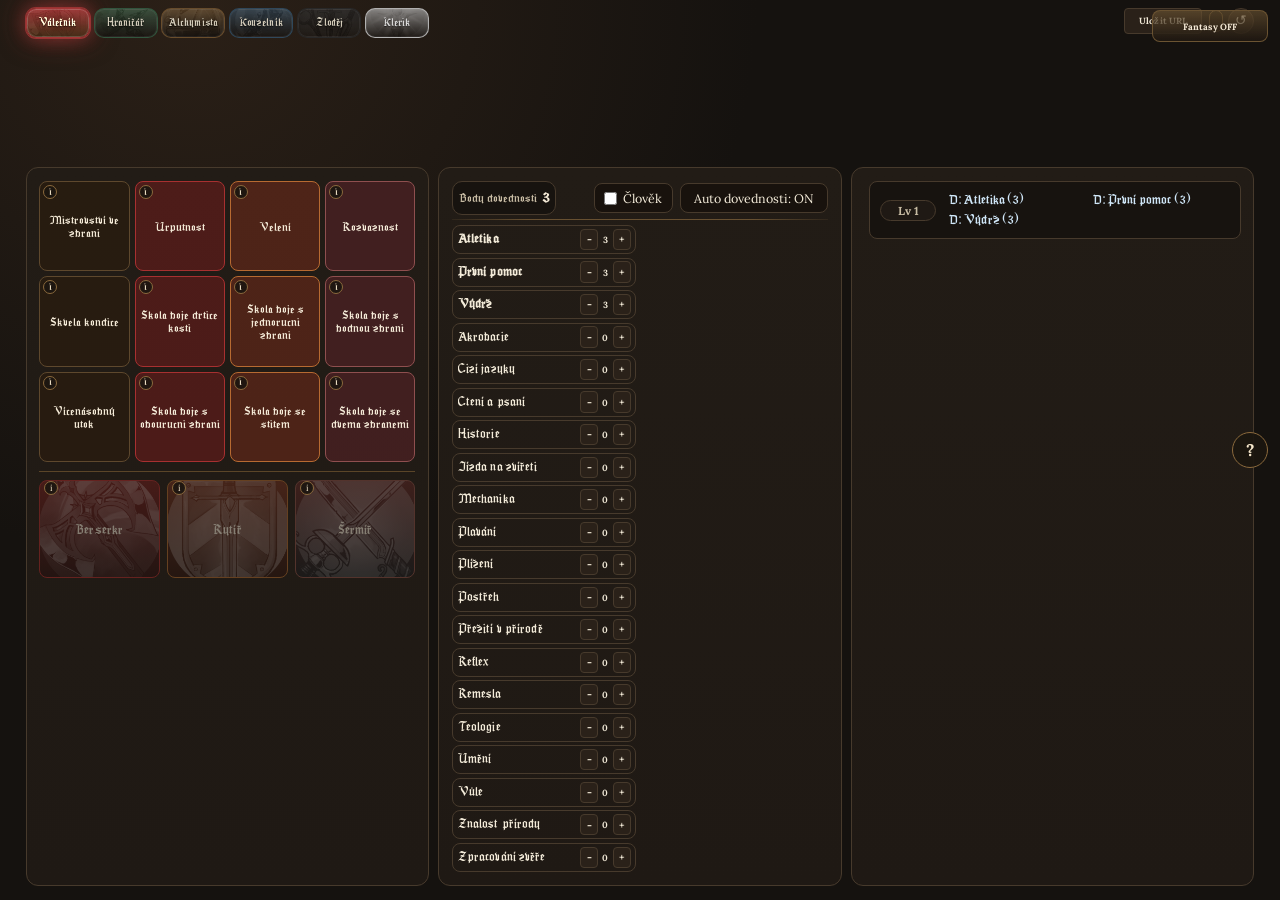
==== commit ed575218: "Refine fantasy skills header and hide standalone creator panel" ====
--- a/index.html
+++ b/index.html
@@ -74,6 +74,10 @@
       <div id="panelSkillsControls" class="mobile-panel-controls"></div>
       <div class="skills-points-row">
         <div id="summary" class="summary skills-header-summary"></div>
+        <label class="human-skill-toggle" for="humanSkillBonusToggle" title="Použít lidský bonus na body dovedností">
+          <input id="humanSkillBonusToggle" type="checkbox" />
+          <span>Člověk</span>
+        </label>
         <button id="skillAutoRecalcBtn" type="button" class="skill-auto-recalc-btn" aria-pressed="true" title="Automatický přepočet timeline dovedností">
           Auto dovednosti: ON
         </button>
--- a/styles.css
+++ b/styles.css
@@ -2231,10 +2231,40 @@
   gap: 0.45rem;
 }
 
+.standalone-app #floatingPanel {
+  display: none;
+}
+
 .skills-points-row .kpi.kpi-skill-points {
   width: auto;
   flex: 1 1 auto;
   min-width: 0;
+}
+
+.human-skill-toggle {
+  display: inline-flex;
+  align-items: center;
+  gap: 0.38rem;
+  min-height: 30px;
+  padding: 0 0.58rem;
+  border: 1px solid var(--line);
+  border-radius: 8px;
+  background: rgba(24, 18, 13, 0.96);
+  color: var(--text);
+  font-size: 0.78rem;
+  white-space: nowrap;
+  cursor: pointer;
+  user-select: none;
+}
+
+.human-skill-toggle input {
+  margin: 0;
+  accent-color: var(--accent);
+}
+
+.human-skill-toggle.is-active {
+  border-color: #c6a062;
+  color: #ffedc9;
 }
 
 .skill-auto-recalc-btn {
--- a/theme-epic.css
+++ b/theme-epic.css
@@ -966,10 +966,37 @@
   box-shadow: 0 14px 30px rgba(0, 0, 0, 0.44);
 }
 
+body.theme-epic .skills-header-summary {
+  border: 0;
+  background: transparent;
+  box-shadow: none;
+}
+
 body.theme-epic .skills-bottom-summary {
   background: transparent;
   box-shadow: none;
   border: 0;
+}
+
+body.theme-epic .human-skill-toggle,
+body.theme-epic .skill-auto-recalc-btn {
+  border-color: rgba(167, 125, 65, 0.95);
+  background:
+    linear-gradient(180deg, rgba(255, 230, 176, 0.1), rgba(255, 230, 176, 0)),
+    linear-gradient(180deg, rgba(44, 35, 52, 0.96), rgba(21, 18, 28, 0.98)),
+    radial-gradient(circle at 50% -40%, rgba(255, 228, 174, 0.2), transparent 50%);
+  box-shadow:
+    inset 0 1px 0 rgba(255, 255, 255, 0.09),
+    inset 0 -8px 14px rgba(0, 0, 0, 0.22);
+  color: #f7ebd1;
+}
+
+body.theme-epic .human-skill-toggle.is-active {
+  border-color: var(--gold-strong);
+  box-shadow:
+    0 0 14px rgba(244, 199, 119, 0.2),
+    inset 0 1px 0 rgba(255, 255, 255, 0.12),
+    inset 0 -8px 14px rgba(0, 0, 0, 0.26);
 }
 
 body.theme-epic .info-tooltip {
